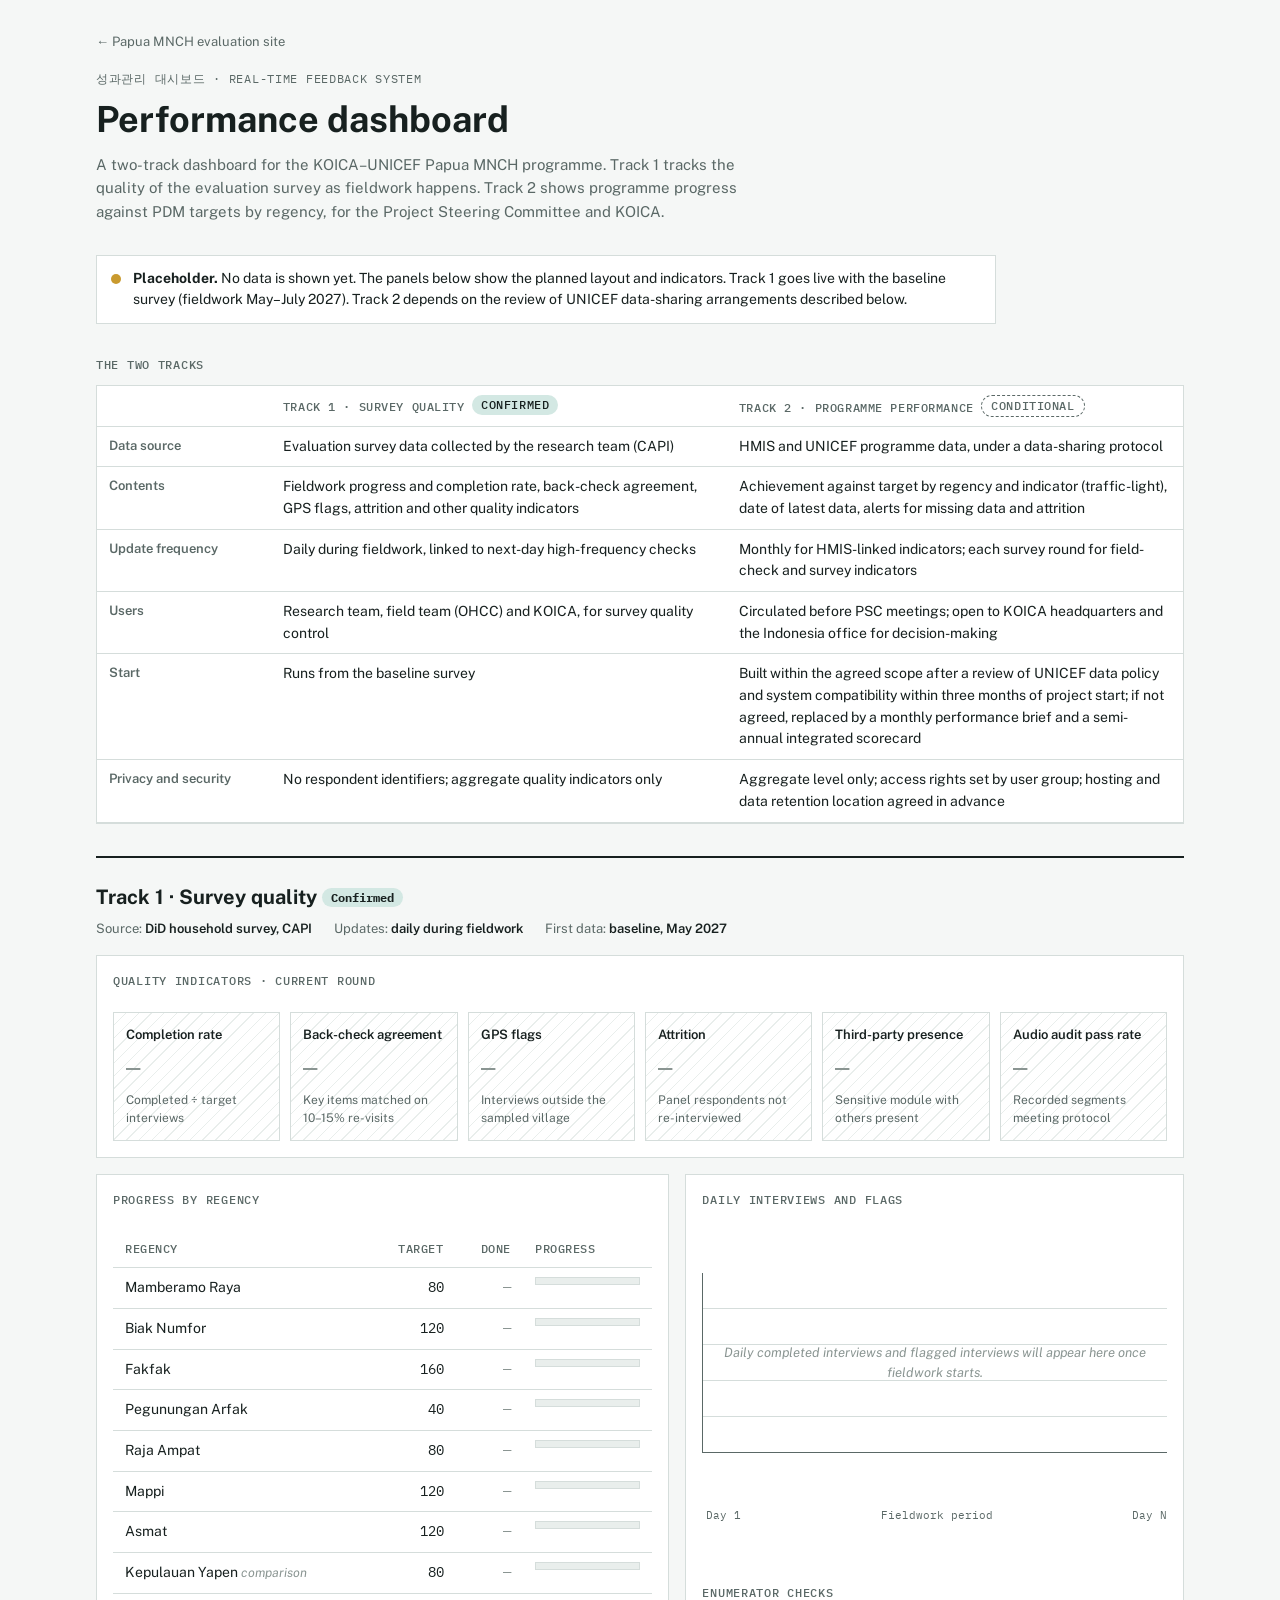
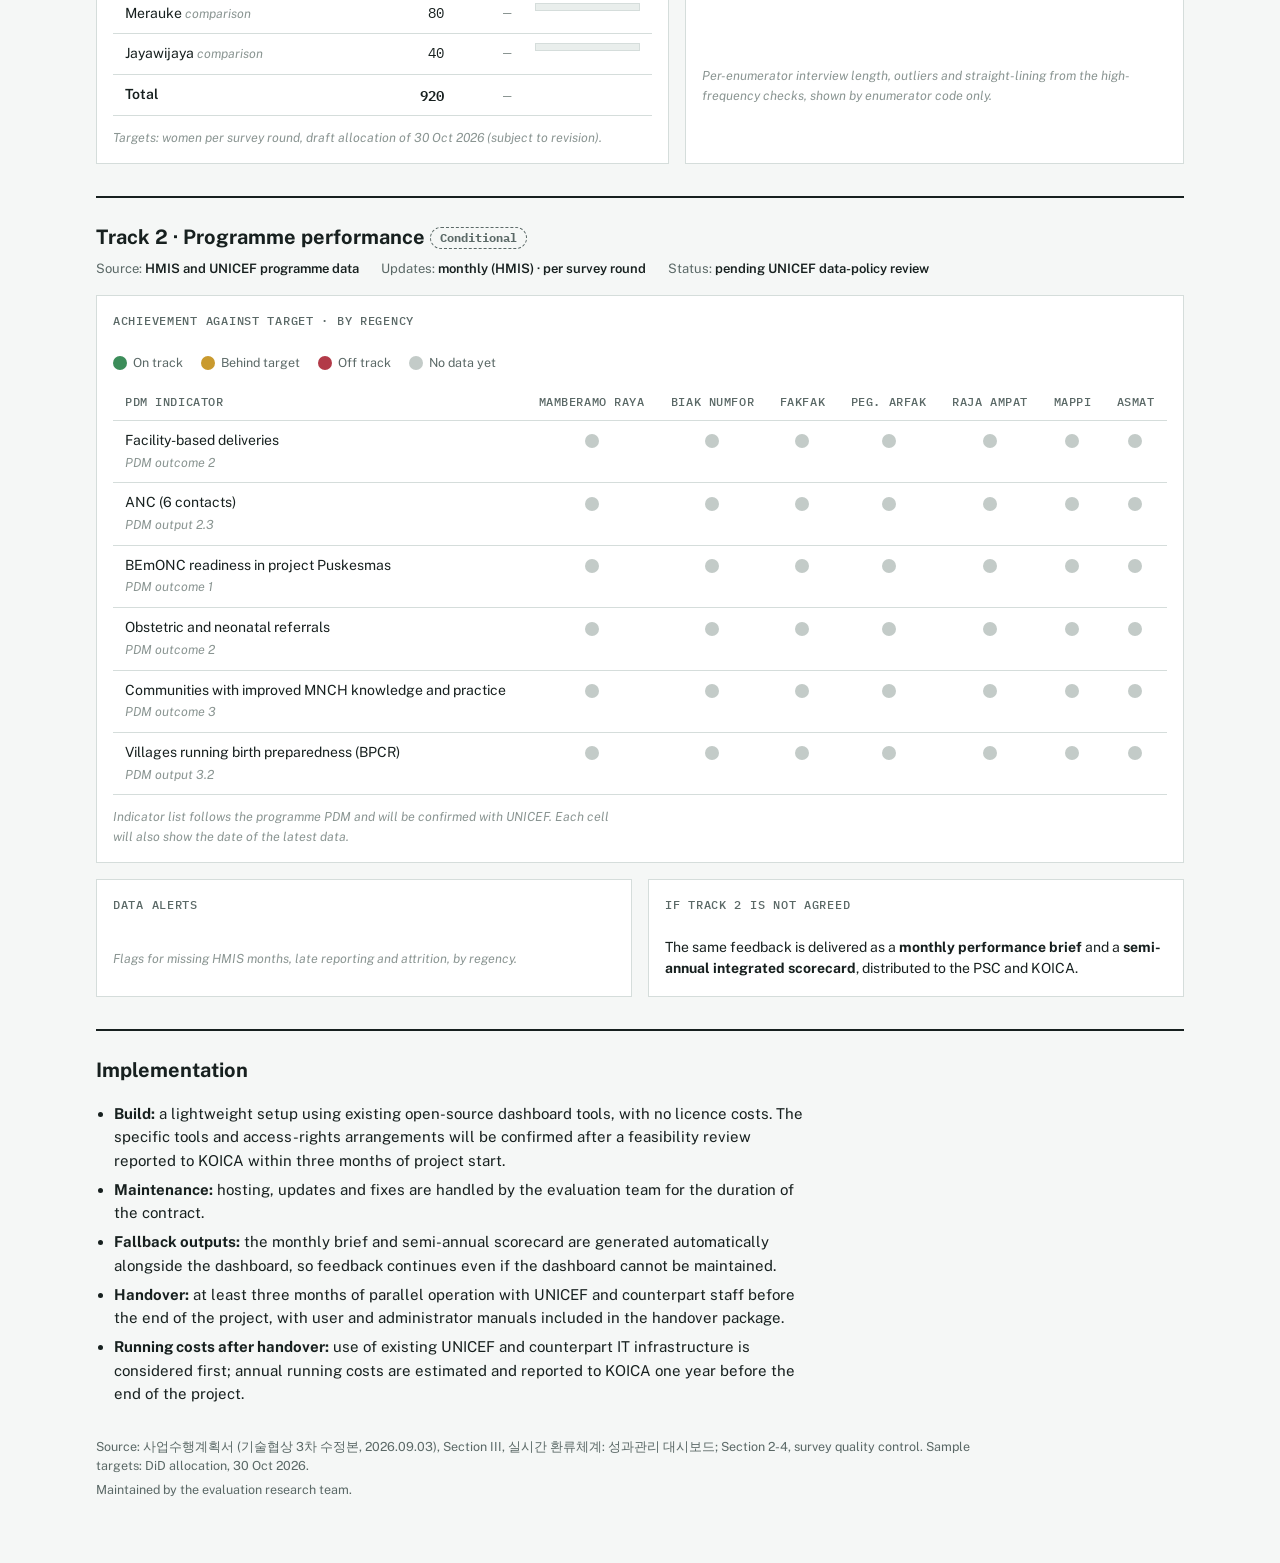
==== dashboard/index.html @ 5c697c50 "Add performance dashboard placeholder page Two-track layout from the 사업수행계획서 (Section III): Track 1 " ====
<!doctype html>
<html lang="en">
<head>
<meta charset="utf-8">
<meta name="viewport" content="width=device-width, initial-scale=1, viewport-fit=cover">
<meta name="robots" content="noindex, nofollow">
<title>Papua MNCH Performance Dashboard</title>
<link rel="preconnect" href="https://fonts.googleapis.com">
<link rel="preconnect" href="https://fonts.gstatic.com" crossorigin>
<link rel="stylesheet" href="https://fonts.googleapis.com/css2?family=Public+Sans:wght@400;500;600;700&family=IBM+Plex+Mono:wght@400;500&display=swap">
<style>
/* Placeholder dashboard: two track bands (survey quality / programme performance), each with
   the planned panels drawn as empty frames. Same palette as the site; traffic-light hues are semantic only. */
:root{
  --bg:#f5f7f6; --paper:#ffffff; --fg:#17201f; --muted:#5a6866; --faint:#8a9592; --line:#d5dddb;
  --treat:#2a8a80; --treat-soft:#d3e8e3; --hatch:#e9eeec;
  --ok:#3c8d5a; --warn:#c99a2e; --bad:#b23a48; --na:#c3cbc8;
  --f-body:"Public Sans", "Helvetica Neue", Arial, sans-serif;
  --f-mono:"IBM Plex Mono", ui-monospace, Menlo, Consolas, monospace;
  color-scheme:light;
}
@media (prefers-color-scheme: dark){:root{
  --bg:#111817; --paper:#18211f; --fg:#e5ecea; --muted:#9aa9a6; --faint:#6f7d7a; --line:#2c3836;
  --treat:#3a9c91; --treat-soft:#23403c; --hatch:#1f2a28;
  --ok:#5bb07a; --warn:#d9b04f; --bad:#d95666; --na:#3d4a47; color-scheme:dark}}
*{box-sizing:border-box}
body{margin:0;background:var(--bg);color:var(--fg);font-family:var(--f-body);font-size:15px;line-height:1.55}
.wrap{max-width:1120px;margin:0 auto;padding-block:32px 64px;padding-left:max(16px,env(safe-area-inset-left,0px));padding-right:max(16px,env(safe-area-inset-right,0px));display:grid;gap:32px}
a{color:var(--treat)}
.back{font-size:13px;color:var(--muted);text-decoration:none}.back:hover{color:var(--fg);text-decoration:underline}
.eyebrow{font-family:var(--f-mono);font-size:12px;letter-spacing:.06em;text-transform:uppercase;color:var(--muted)}
h1{font-size:clamp(26px,3.6vw,36px);line-height:1.12;margin:6px 0 10px;text-wrap:balance}
h2{font-size:20px;margin:0;text-wrap:balance}
h3{font-family:var(--f-mono);font-weight:500;font-size:12px;letter-spacing:.06em;text-transform:uppercase;color:var(--muted);margin:0 0 10px}
p{margin:0;max-width:72ch}
.lede{color:var(--muted)}
header{display:grid;gap:4px}
.banner{display:flex;gap:12px;align-items:flex-start;border:1px solid var(--line);background:var(--paper);padding:12px 14px;font-size:14px;max-width:900px}
.dot{flex:none;width:10px;height:10px;border-radius:50%;background:var(--warn);margin-top:6px}
.pill{display:inline-block;padding:1px 9px;border-radius:999px;font-family:var(--f-mono);font-size:11.5px;white-space:nowrap;vertical-align:2px}
.pill.conf{background:var(--treat-soft);color:var(--fg)}
.pill.cond{border:1px dashed var(--muted);color:var(--muted)}

/* comparison table */
.tbl{overflow-x:auto;background:var(--paper);border:1px solid var(--line)}
table{border-collapse:collapse;width:100%;font-size:14px}
th,td{padding:9px 12px;text-align:left;vertical-align:top;border-bottom:1px solid var(--line)}
thead th{font-family:var(--f-mono);font-weight:500;font-size:11.5px;letter-spacing:.05em;text-transform:uppercase;color:var(--muted)}
tbody th{font-weight:600;font-size:13px;color:var(--muted);white-space:nowrap}
.cmp{min-width:720px}
.cmp td{width:42%}

/* track bands */
.track{display:grid;gap:16px;padding-top:24px;border-top:2px solid var(--fg)}
.track-head{display:grid;gap:6px}
.meta{display:flex;flex-wrap:wrap;gap:6px 22px;font-size:13px;color:var(--muted)}
.meta b{color:var(--fg);font-weight:600}
.panel{background:var(--paper);border:1px solid var(--line);padding:16px;display:grid;gap:12px;min-width:0}
.ph{font-size:12.5px;color:var(--faint);font-style:italic}

.tiles{display:grid;grid-template-columns:repeat(auto-fill,minmax(160px,1fr));gap:10px}
.tile{border:1px solid var(--line);padding:12px;display:grid;gap:4px;background:repeating-linear-gradient(135deg,transparent 0 8px,var(--hatch) 8px 9px)}
.tile .v{font-family:var(--f-mono);font-size:24px;color:var(--faint);font-variant-numeric:tabular-nums}
.tile .l{font-size:13px;font-weight:600}
.tile .s{font-size:12px;color:var(--muted)}

.cols{display:grid;grid-template-columns:minmax(0,1.15fr) minmax(0,1fr);gap:16px}
.reg{min-width:520px}
.reg td.n,.reg th.n{text-align:right;font-family:var(--f-mono);font-variant-numeric:tabular-nums}
.reg td.dash{color:var(--faint)}
.reg tr.sub td{font-weight:600}
.bar{height:8px;background:var(--hatch);border:1px solid var(--line);min-width:80px}

.chart{height:180px;border-left:1px solid var(--muted);border-bottom:1px solid var(--muted);position:relative;background:repeating-linear-gradient(0deg,transparent 0 35px,var(--line) 35px 36px)}
.chart span{position:absolute;inset:0;display:grid;place-items:center;color:var(--faint);font-size:13px;font-style:italic;text-align:center;padding:0 16px}
.axis{display:flex;justify-content:space-between;font-family:var(--f-mono);font-size:11px;color:var(--muted);padding-left:4px}

.matrix{min-width:760px}
.matrix th.n{text-align:center}
.matrix td.c{text-align:center}
.sw{display:inline-block;width:14px;height:14px;border-radius:50%;background:var(--na);vertical-align:middle}
.sw.ok{background:var(--ok)}.sw.warn{background:var(--warn)}.sw.bad{background:var(--bad)}
.legend{display:flex;flex-wrap:wrap;gap:6px 18px;font-size:12.5px;color:var(--muted);align-items:center}
.legend span{display:inline-flex;gap:6px;align-items:center}

ul.plain{margin:0;padding-left:18px;display:grid;gap:6px;max-width:80ch}
.two{display:grid;grid-template-columns:1fr 1fr;gap:16px}
footer{color:var(--muted);font-size:12.5px;display:grid;gap:4px;max-width:900px}
.wrap > *,.track > *{min-width:0}
:focus-visible{outline:2px solid var(--treat);outline-offset:2px}
@media (max-width:820px){.cols,.two{grid-template-columns:1fr}}
</style>
</head>
<body>
<div class="wrap">
  <header>
    <a class="back" href="../">← Papua MNCH evaluation site</a>
    <div class="eyebrow" style="margin-top:14px">성과관리 대시보드 · Real-time feedback system</div>
    <h1>Performance dashboard</h1>
    <p class="lede">A two-track dashboard for the KOICA–UNICEF Papua MNCH programme. Track 1 tracks the quality of the evaluation survey as fieldwork happens. Track 2 shows programme progress against PDM targets by regency, for the Project Steering Committee and KOICA.</p>
  </header>

  <div class="banner"><span class="dot" aria-hidden="true"></span><div><b>Placeholder.</b> No data is shown yet. The panels below show the planned layout and indicators. Track 1 goes live with the baseline survey (fieldwork May–July 2027). Track 2 depends on the review of UNICEF data-sharing arrangements described below.</div></div>

  <section aria-labelledby="h-cmp">
    <h3 id="h-cmp">The two tracks</h3>
    <div class="tbl">
      <table class="cmp">
        <thead><tr><th></th><th>Track 1 · Survey quality <span class="pill conf">Confirmed</span></th><th>Track 2 · Programme performance <span class="pill cond">Conditional</span></th></tr></thead>
        <tbody>
          <tr><th>Data source</th><td>Evaluation survey data collected by the research team (CAPI)</td><td>HMIS and UNICEF programme data, under a data-sharing protocol</td></tr>
          <tr><th>Contents</th><td>Fieldwork progress and completion rate, back-check agreement, GPS flags, attrition and other quality indicators</td><td>Achievement against target by regency and indicator (traffic-light), date of latest data, alerts for missing data and attrition</td></tr>
          <tr><th>Update frequency</th><td>Daily during fieldwork, linked to next-day high-frequency checks</td><td>Monthly for HMIS-linked indicators; each survey round for field-check and survey indicators</td></tr>
          <tr><th>Users</th><td>Research team, field team (OHCC) and KOICA, for survey quality control</td><td>Circulated before PSC meetings; open to KOICA headquarters and the Indonesia office for decision-making</td></tr>
          <tr><th>Start</th><td>Runs from the baseline survey</td><td>Built within the agreed scope after a review of UNICEF data policy and system compatibility within three months of project start; if not agreed, replaced by a monthly performance brief and a semi-annual integrated scorecard</td></tr>
          <tr><th>Privacy and security</th><td>No respondent identifiers; aggregate quality indicators only</td><td>Aggregate level only; access rights set by user group; hosting and data retention location agreed in advance</td></tr>
        </tbody>
      </table>
    </div>
  </section>

  <!-- TRACK 1 -->
  <section class="track" aria-labelledby="h-t1">
    <div class="track-head">
      <h2 id="h-t1">Track 1 · Survey quality <span class="pill conf">Confirmed</span></h2>
      <div class="meta"><span>Source: <b>DiD household survey, CAPI</b></span><span>Updates: <b>daily during fieldwork</b></span><span>First data: <b>baseline, May 2027</b></span></div>
    </div>

    <div class="panel">
      <h3>Quality indicators · current round</h3>
      <div class="tiles">
        <div class="tile"><span class="l">Completion rate</span><span class="v">—</span><span class="s">Completed ÷ target interviews</span></div>
        <div class="tile"><span class="l">Back-check agreement</span><span class="v">—</span><span class="s">Key items matched on 10–15% re-visits</span></div>
        <div class="tile"><span class="l">GPS flags</span><span class="v">—</span><span class="s">Interviews outside the sampled village</span></div>
        <div class="tile"><span class="l">Attrition</span><span class="v">—</span><span class="s">Panel respondents not re-interviewed</span></div>
        <div class="tile"><span class="l">Third-party presence</span><span class="v">—</span><span class="s">Sensitive module with others present</span></div>
        <div class="tile"><span class="l">Audio audit pass rate</span><span class="v">—</span><span class="s">Recorded segments meeting protocol</span></div>
      </div>
    </div>

    <div class="cols">
      <div class="panel">
        <h3>Progress by regency</h3>
        <div class="tbl" style="border:none">
          <table class="reg">
            <thead><tr><th>Regency</th><th class="n">Target</th><th class="n">Done</th><th>Progress</th></tr></thead>
            <tbody>
              <tr><td>Mamberamo Raya</td><td class="n">80</td><td class="n dash">—</td><td><div class="bar"></div></td></tr>
              <tr><td>Biak Numfor</td><td class="n">120</td><td class="n dash">—</td><td><div class="bar"></div></td></tr>
              <tr><td>Fakfak</td><td class="n">160</td><td class="n dash">—</td><td><div class="bar"></div></td></tr>
              <tr><td>Pegunungan Arfak</td><td class="n">40</td><td class="n dash">—</td><td><div class="bar"></div></td></tr>
              <tr><td>Raja Ampat</td><td class="n">80</td><td class="n dash">—</td><td><div class="bar"></div></td></tr>
              <tr><td>Mappi</td><td class="n">120</td><td class="n dash">—</td><td><div class="bar"></div></td></tr>
              <tr><td>Asmat</td><td class="n">120</td><td class="n dash">—</td><td><div class="bar"></div></td></tr>
              <tr><td>Kepulauan Yapen <span class="ph">comparison</span></td><td class="n">80</td><td class="n dash">—</td><td><div class="bar"></div></td></tr>
              <tr><td>Merauke <span class="ph">comparison</span></td><td class="n">80</td><td class="n dash">—</td><td><div class="bar"></div></td></tr>
              <tr><td>Jayawijaya <span class="ph">comparison</span></td><td class="n">40</td><td class="n dash">—</td><td><div class="bar"></div></td></tr>
              <tr class="sub"><td>Total</td><td class="n">920</td><td class="n dash">—</td><td></td></tr>
            </tbody>
          </table>
        </div>
        <p class="ph">Targets: women per survey round, draft allocation of 30 Oct 2026 (subject to revision).</p>
      </div>
      <div class="panel">
        <h3>Daily interviews and flags</h3>
        <div class="chart"><span>Daily completed interviews and flagged interviews will appear here once fieldwork starts.</span></div>
        <div class="axis"><span>Day 1</span><span>Fieldwork period</span><span>Day N</span></div>
        <h3 style="margin-top:6px">Enumerator checks</h3>
        <p class="ph">Per-enumerator interview length, outliers and straight-lining from the high-frequency checks, shown by enumerator code only.</p>
      </div>
    </div>
  </section>

  <!-- TRACK 2 -->
  <section class="track" aria-labelledby="h-t2">
    <div class="track-head">
      <h2 id="h-t2">Track 2 · Programme performance <span class="pill cond">Conditional</span></h2>
      <div class="meta"><span>Source: <b>HMIS and UNICEF programme data</b></span><span>Updates: <b>monthly (HMIS) · per survey round</b></span><span>Status: <b>pending UNICEF data-policy review</b></span></div>
    </div>

    <div class="panel">
      <h3>Achievement against target · by regency</h3>
      <div class="legend">
        <span><i class="sw ok"></i>On track</span><span><i class="sw warn"></i>Behind target</span><span><i class="sw bad"></i>Off track</span><span><i class="sw"></i>No data yet</span>
      </div>
      <div class="tbl" style="border:none">
        <table class="matrix">
          <thead><tr><th>PDM indicator</th><th class="n">Mamberamo Raya</th><th class="n">Biak Numfor</th><th class="n">Fakfak</th><th class="n">Peg. Arfak</th><th class="n">Raja Ampat</th><th class="n">Mappi</th><th class="n">Asmat</th></tr></thead>
          <tbody id="matrix"></tbody>
        </table>
      </div>
      <p class="ph">Indicator list follows the programme PDM and will be confirmed with UNICEF. Each cell will also show the date of the latest data.</p>
    </div>

    <div class="two">
      <div class="panel">
        <h3>Data alerts</h3>
        <p class="ph">Flags for missing HMIS months, late reporting and attrition, by regency.</p>
      </div>
      <div class="panel">
        <h3>If Track 2 is not agreed</h3>
        <p style="font-size:14px">The same feedback is delivered as a <b>monthly performance brief</b> and a <b>semi-annual integrated scorecard</b>, distributed to the PSC and KOICA.</p>
      </div>
    </div>
  </section>

  <section class="track" aria-labelledby="h-impl">
    <h2 id="h-impl">Implementation</h2>
    <ul class="plain">
      <li><b>Build:</b> a lightweight setup using existing open-source dashboard tools, with no licence costs. The specific tools and access-rights arrangements will be confirmed after a feasibility review reported to KOICA within three months of project start.</li>
      <li><b>Maintenance:</b> hosting, updates and fixes are handled by the evaluation team for the duration of the contract.</li>
      <li><b>Fallback outputs:</b> the monthly brief and semi-annual scorecard are generated automatically alongside the dashboard, so feedback continues even if the dashboard cannot be maintained.</li>
      <li><b>Handover:</b> at least three months of parallel operation with UNICEF and counterpart staff before the end of the project, with user and administrator manuals included in the handover package.</li>
      <li><b>Running costs after handover:</b> use of existing UNICEF and counterpart IT infrastructure is considered first; annual running costs are estimated and reported to KOICA one year before the end of the project.</li>
    </ul>
  </section>

  <footer>
    <div>Source: 사업수행계획서 (기술협상 3차 수정본, 2026.09.03), Section III, 실시간 환류체계: 성과관리 대시보드; Section 2-4, survey quality control. Sample targets: DiD allocation, 30 Oct 2026.</div>
    <div>Maintained by the evaluation research team.</div>
  </footer>
</div>
<script>
// Track 2 matrix: planned indicators, no data yet
const IND = [
  ["Facility-based deliveries", "PDM outcome 2"],
  ["ANC (6 contacts)", "PDM output 2.3"],
  ["BEmONC readiness in project Puskesmas", "PDM outcome 1"],
  ["Obstetric and neonatal referrals", "PDM outcome 2"],
  ["Communities with improved MNCH knowledge and practice", "PDM outcome 3"],
  ["Villages running birth preparedness (BPCR)", "PDM output 3.2"],
];
const tb = document.getElementById("matrix");
IND.forEach(([name, ref]) => {
  const tr = document.createElement("tr");
  tr.innerHTML = `<td>${name}<br><span class="ph">${ref}</span></td>` + Array.from({length:7}, () => `<td class="c"><i class="sw" title="No data yet"></i></td>`).join("");
  tb.appendChild(tr);
});
</script>
</body>
</html>
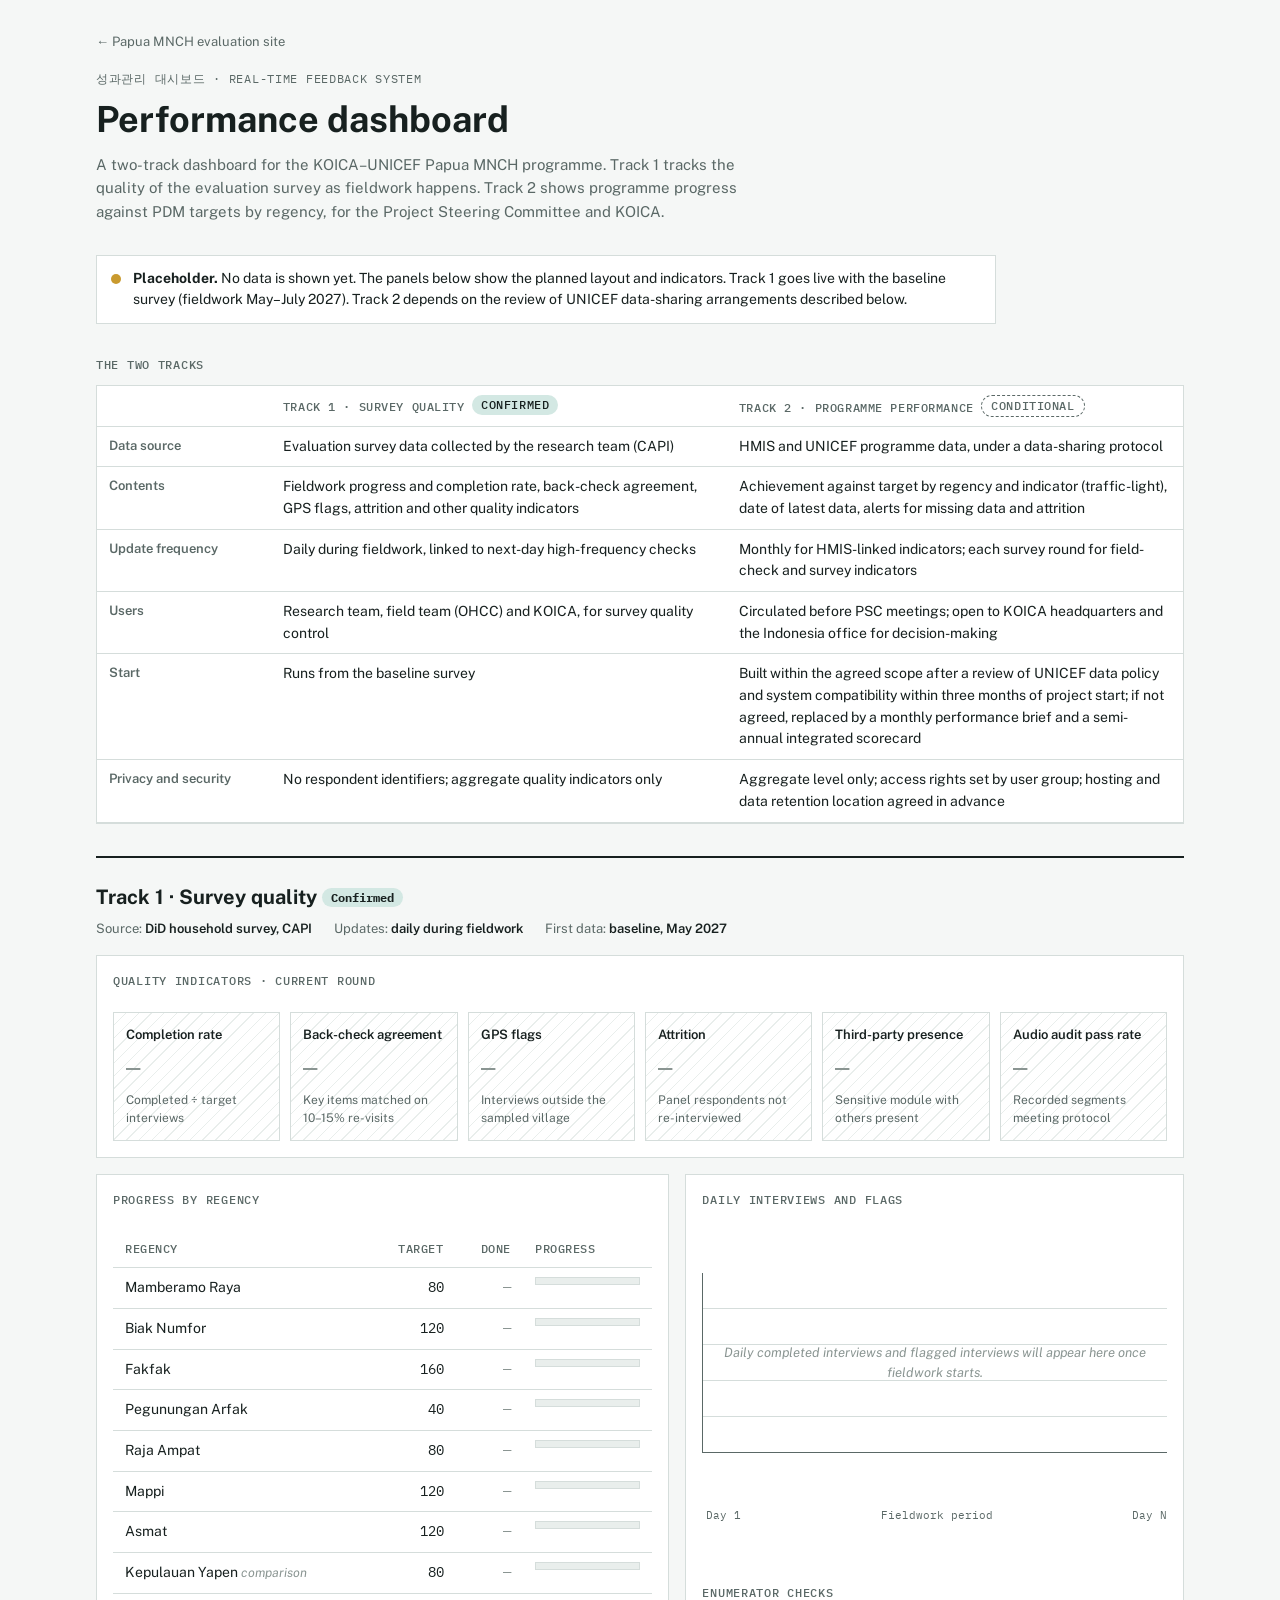
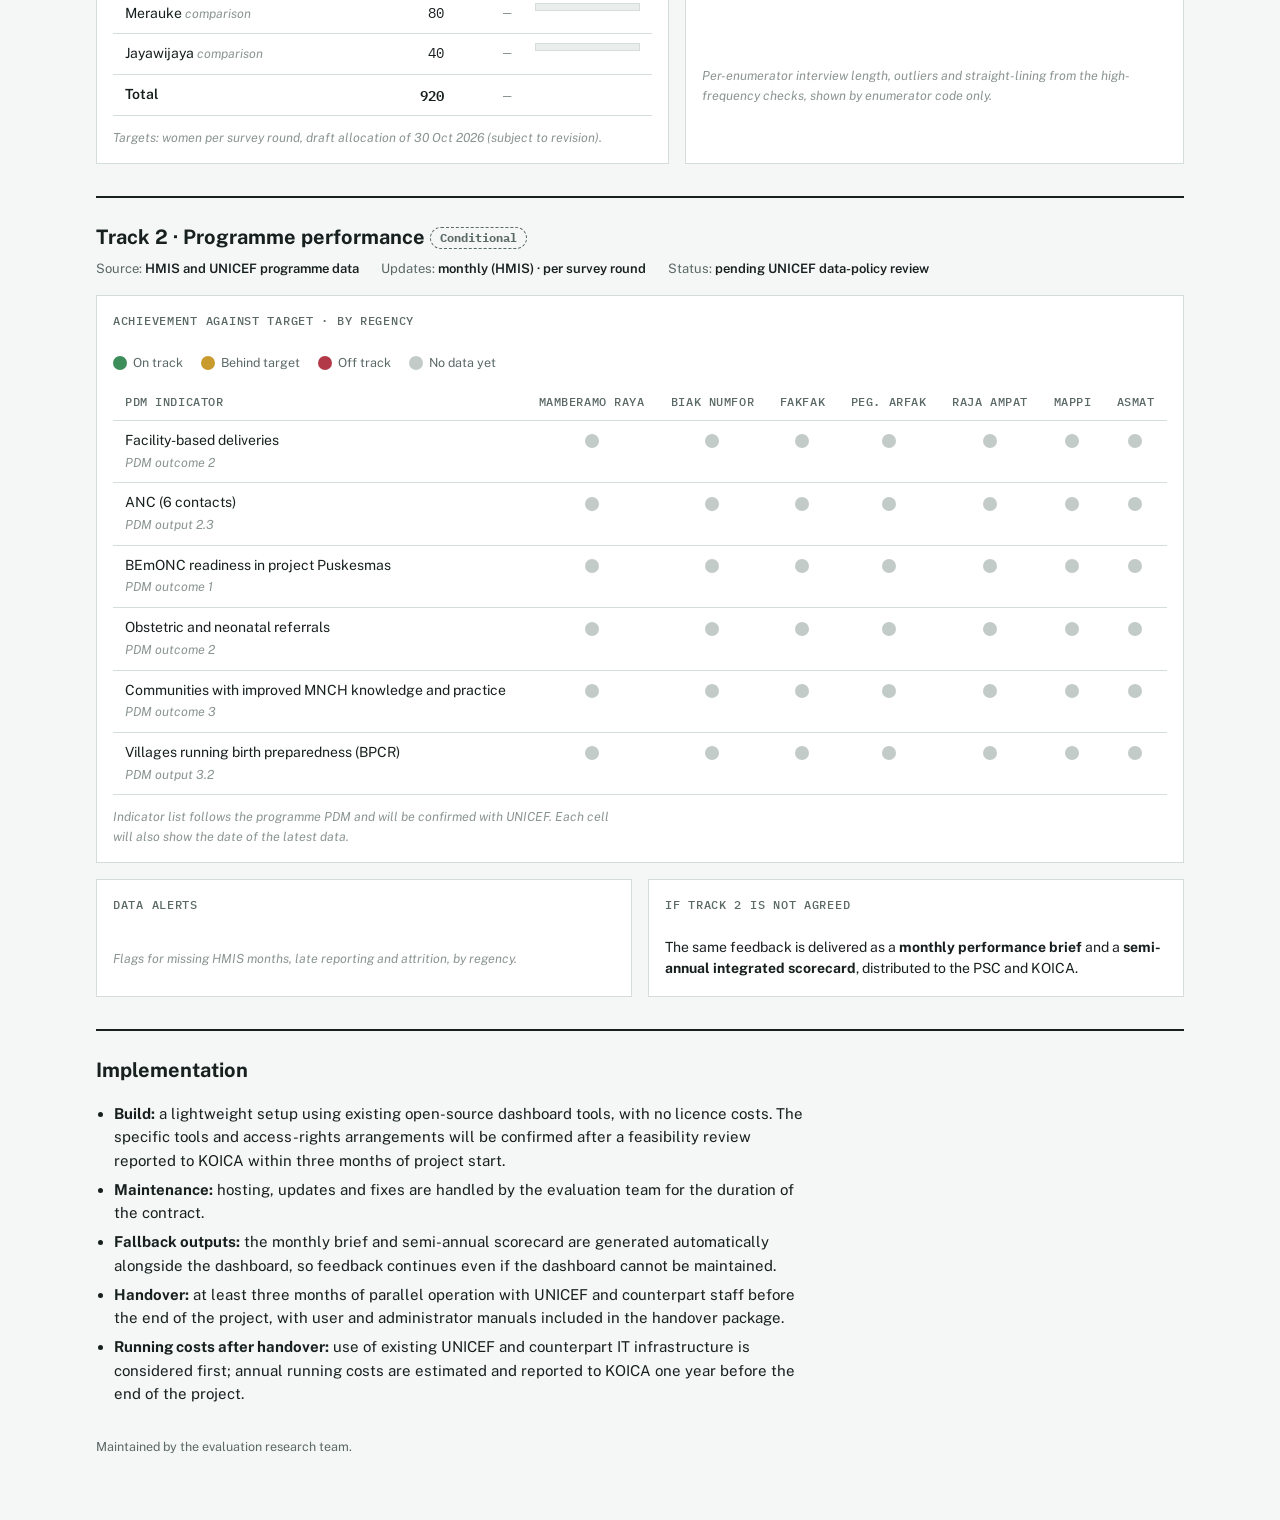
==== commit 36691dae: "Move dashboard sources to BUILD_NOTES.md Remove the source line from the dashboard page footer; reco" ====
--- a/dashboard/index.html
+++ b/dashboard/index.html
@@ -216,7 +216,6 @@
   </section>
 
   <footer>
-    <div>Source: 사업수행계획서 (기술협상 3차 수정본, 2026.09.03), Section III, 실시간 환류체계: 성과관리 대시보드; Section 2-4, survey quality control. Sample targets: DiD allocation, 30 Oct 2026.</div>
     <div>Maintained by the evaluation research team.</div>
   </footer>
 </div>
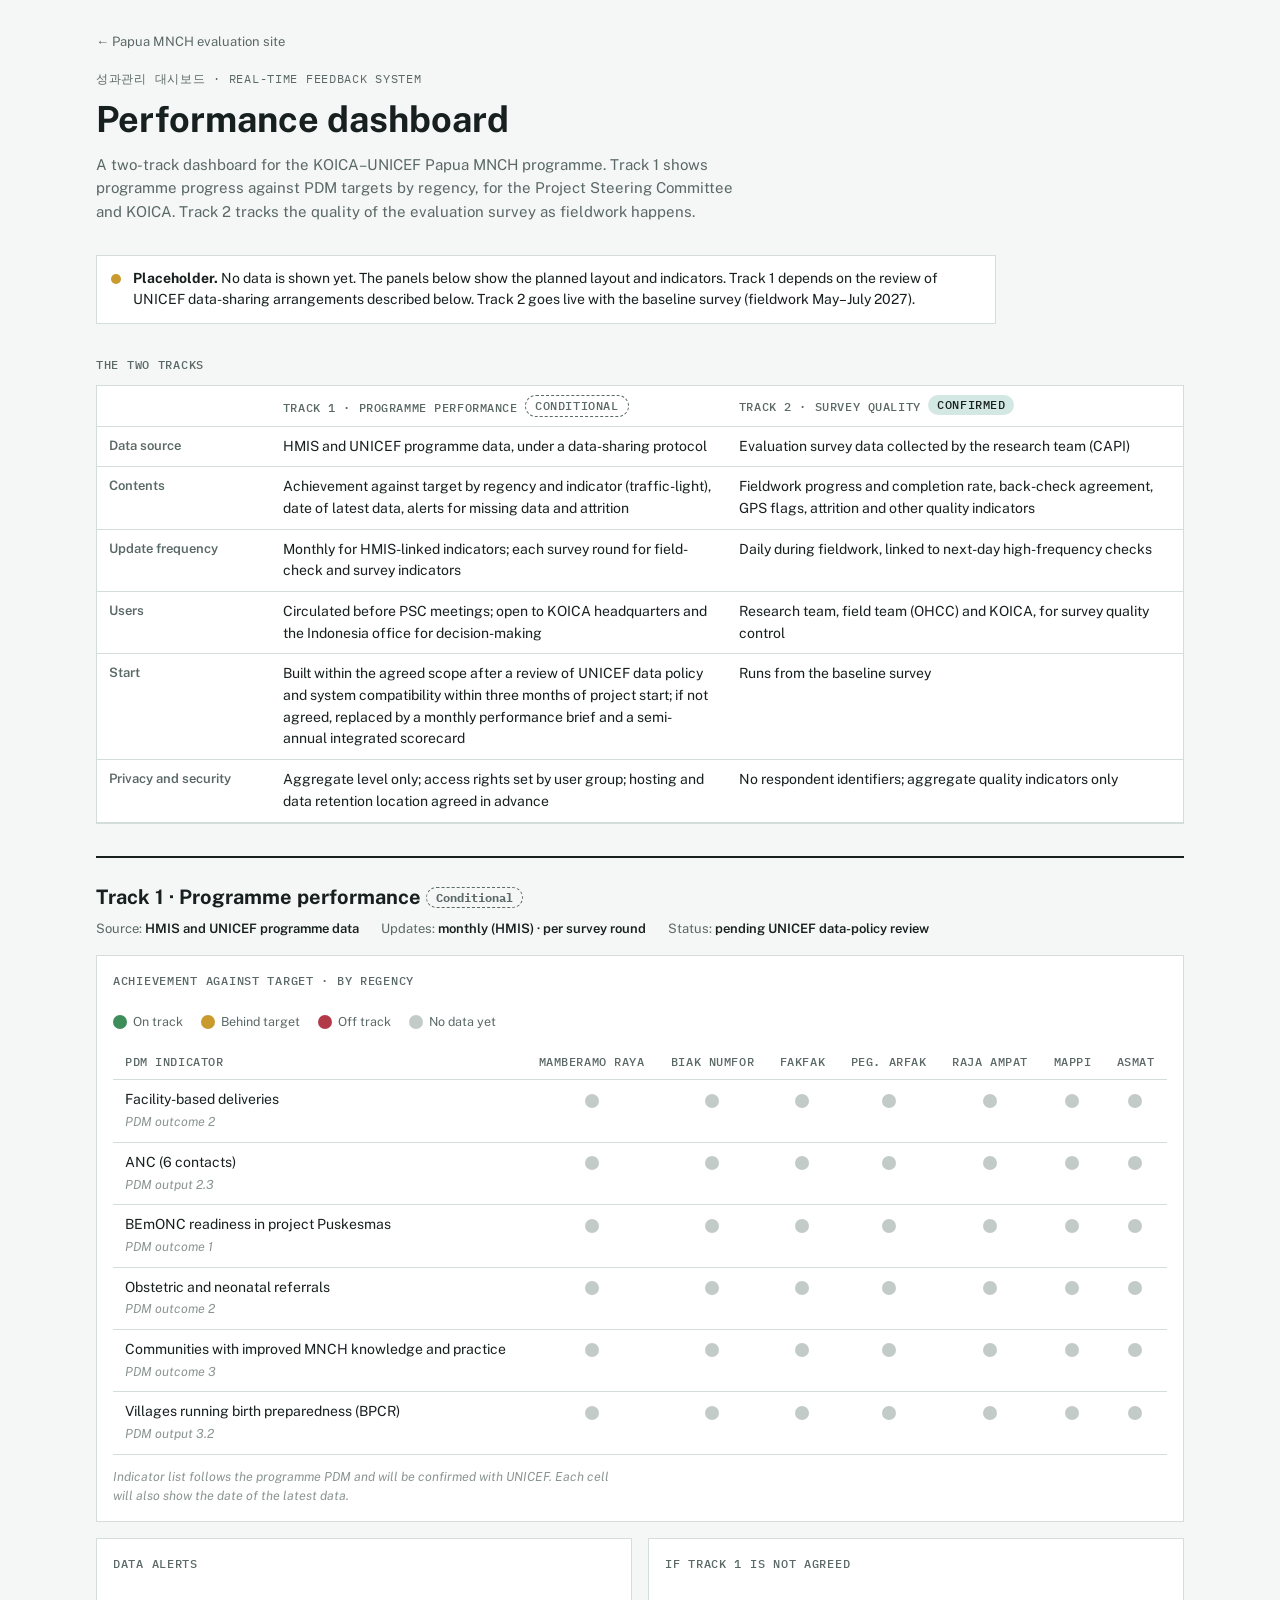
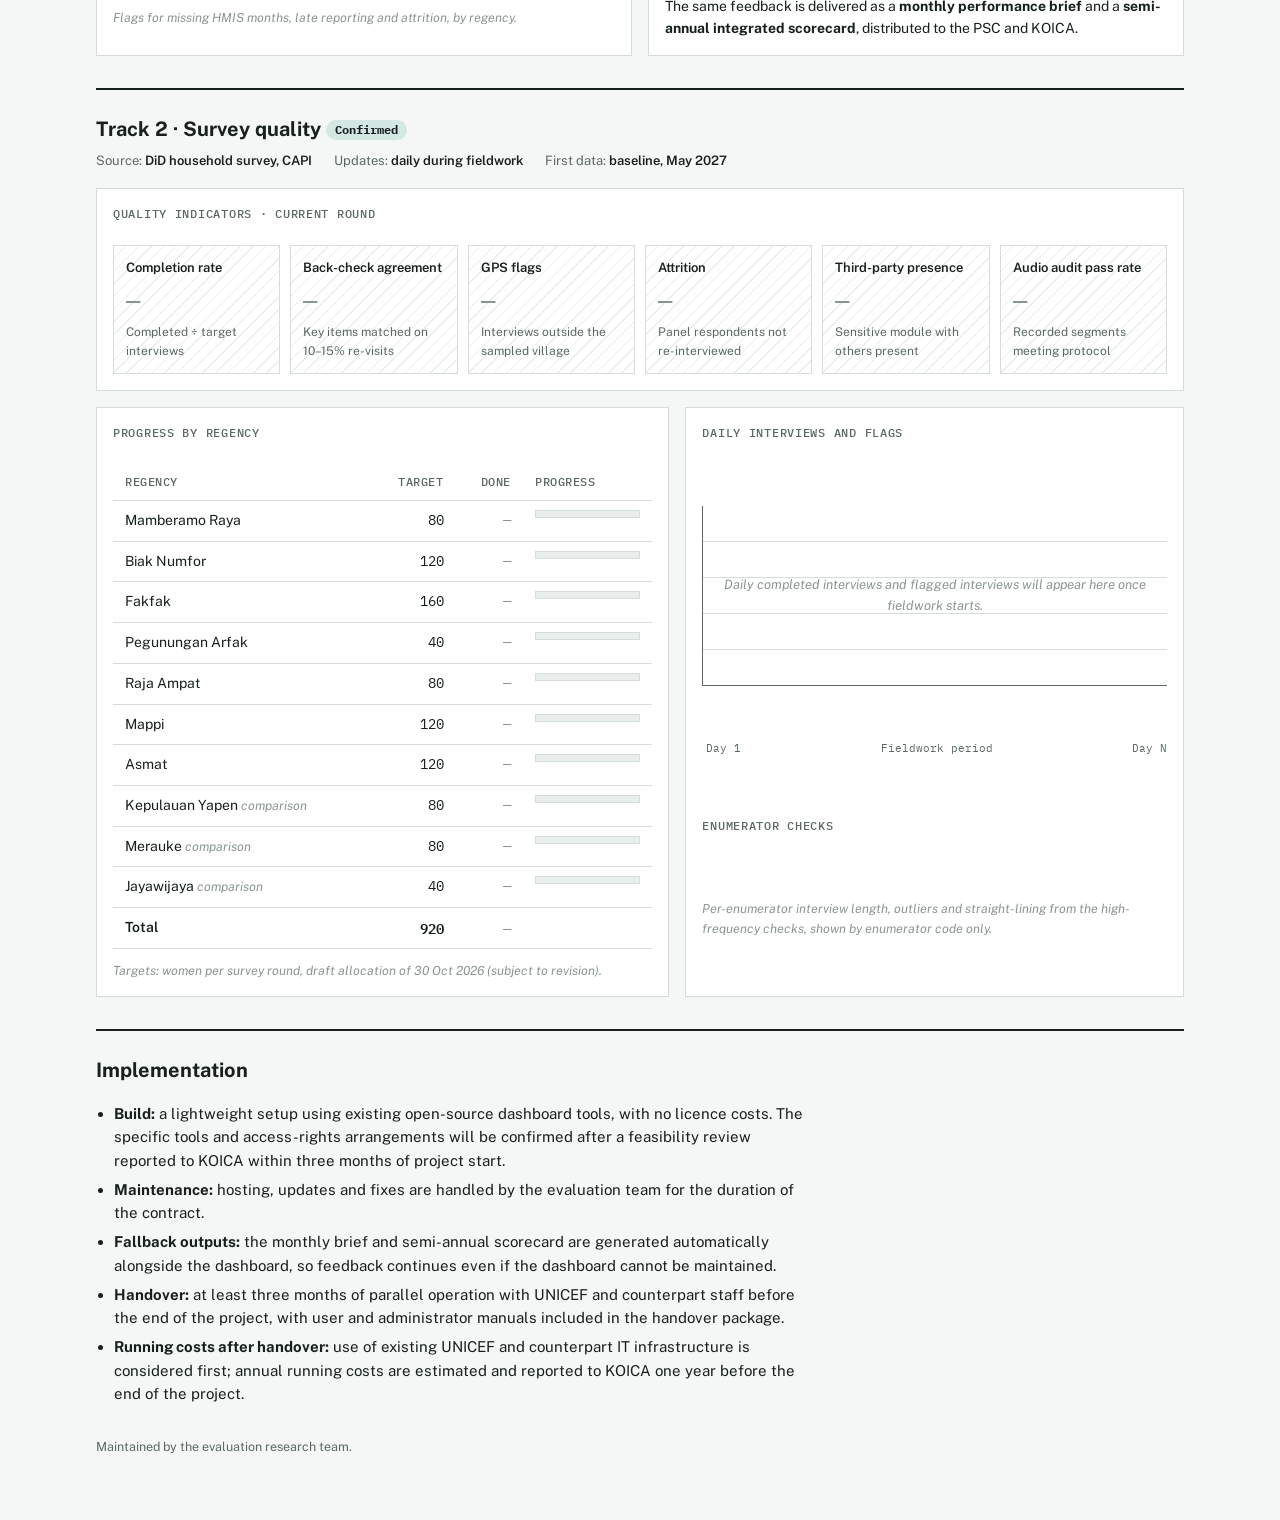
==== commit 61b9815b: "Dashboard: swap Track 1 and Track 2 Programme performance is now Track 1 and shown first; survey qua" ====
--- a/dashboard/index.html
+++ b/dashboard/index.html
@@ -9,7 +9,7 @@
 <link rel="preconnect" href="https://fonts.gstatic.com" crossorigin>
 <link rel="stylesheet" href="https://fonts.googleapis.com/css2?family=Public+Sans:wght@400;500;600;700&family=IBM+Plex+Mono:wght@400;500&display=swap">
 <style>
-/* Placeholder dashboard: two track bands (survey quality / programme performance), each with
+/* Placeholder dashboard: two track bands (programme performance / survey quality), each with
    the planned panels drawn as empty frames. Same palette as the site; traffic-light hues are semantic only. */
 :root{
   --bg:#f5f7f6; --paper:#ffffff; --fg:#17201f; --muted:#5a6866; --faint:#8a9592; --line:#d5dddb;
@@ -97,23 +97,23 @@
     <a class="back" href="../">← Papua MNCH evaluation site</a>
     <div class="eyebrow" style="margin-top:14px">성과관리 대시보드 · Real-time feedback system</div>
     <h1>Performance dashboard</h1>
-    <p class="lede">A two-track dashboard for the KOICA–UNICEF Papua MNCH programme. Track 1 tracks the quality of the evaluation survey as fieldwork happens. Track 2 shows programme progress against PDM targets by regency, for the Project Steering Committee and KOICA.</p>
+    <p class="lede">A two-track dashboard for the KOICA–UNICEF Papua MNCH programme. Track 1 shows programme progress against PDM targets by regency, for the Project Steering Committee and KOICA. Track 2 tracks the quality of the evaluation survey as fieldwork happens.</p>
   </header>
 
-  <div class="banner"><span class="dot" aria-hidden="true"></span><div><b>Placeholder.</b> No data is shown yet. The panels below show the planned layout and indicators. Track 1 goes live with the baseline survey (fieldwork May–July 2027). Track 2 depends on the review of UNICEF data-sharing arrangements described below.</div></div>
+  <div class="banner"><span class="dot" aria-hidden="true"></span><div><b>Placeholder.</b> No data is shown yet. The panels below show the planned layout and indicators. Track 1 depends on the review of UNICEF data-sharing arrangements described below. Track 2 goes live with the baseline survey (fieldwork May–July 2027).</div></div>
 
   <section aria-labelledby="h-cmp">
     <h3 id="h-cmp">The two tracks</h3>
     <div class="tbl">
       <table class="cmp">
-        <thead><tr><th></th><th>Track 1 · Survey quality <span class="pill conf">Confirmed</span></th><th>Track 2 · Programme performance <span class="pill cond">Conditional</span></th></tr></thead>
+        <thead><tr><th></th><th>Track 1 · Programme performance <span class="pill cond">Conditional</span></th><th>Track 2 · Survey quality <span class="pill conf">Confirmed</span></th></tr></thead>
         <tbody>
-          <tr><th>Data source</th><td>Evaluation survey data collected by the research team (CAPI)</td><td>HMIS and UNICEF programme data, under a data-sharing protocol</td></tr>
-          <tr><th>Contents</th><td>Fieldwork progress and completion rate, back-check agreement, GPS flags, attrition and other quality indicators</td><td>Achievement against target by regency and indicator (traffic-light), date of latest data, alerts for missing data and attrition</td></tr>
-          <tr><th>Update frequency</th><td>Daily during fieldwork, linked to next-day high-frequency checks</td><td>Monthly for HMIS-linked indicators; each survey round for field-check and survey indicators</td></tr>
-          <tr><th>Users</th><td>Research team, field team (OHCC) and KOICA, for survey quality control</td><td>Circulated before PSC meetings; open to KOICA headquarters and the Indonesia office for decision-making</td></tr>
-          <tr><th>Start</th><td>Runs from the baseline survey</td><td>Built within the agreed scope after a review of UNICEF data policy and system compatibility within three months of project start; if not agreed, replaced by a monthly performance brief and a semi-annual integrated scorecard</td></tr>
-          <tr><th>Privacy and security</th><td>No respondent identifiers; aggregate quality indicators only</td><td>Aggregate level only; access rights set by user group; hosting and data retention location agreed in advance</td></tr>
+          <tr><th>Data source</th><td>HMIS and UNICEF programme data, under a data-sharing protocol</td><td>Evaluation survey data collected by the research team (CAPI)</td></tr>
+          <tr><th>Contents</th><td>Achievement against target by regency and indicator (traffic-light), date of latest data, alerts for missing data and attrition</td><td>Fieldwork progress and completion rate, back-check agreement, GPS flags, attrition and other quality indicators</td></tr>
+          <tr><th>Update frequency</th><td>Monthly for HMIS-linked indicators; each survey round for field-check and survey indicators</td><td>Daily during fieldwork, linked to next-day high-frequency checks</td></tr>
+          <tr><th>Users</th><td>Circulated before PSC meetings; open to KOICA headquarters and the Indonesia office for decision-making</td><td>Research team, field team (OHCC) and KOICA, for survey quality control</td></tr>
+          <tr><th>Start</th><td>Built within the agreed scope after a review of UNICEF data policy and system compatibility within three months of project start; if not agreed, replaced by a monthly performance brief and a semi-annual integrated scorecard</td><td>Runs from the baseline survey</td></tr>
+          <tr><th>Privacy and security</th><td>Aggregate level only; access rights set by user group; hosting and data retention location agreed in advance</td><td>No respondent identifiers; aggregate quality indicators only</td></tr>
         </tbody>
       </table>
     </div>
@@ -122,7 +122,40 @@
   <!-- TRACK 1 -->
   <section class="track" aria-labelledby="h-t1">
     <div class="track-head">
-      <h2 id="h-t1">Track 1 · Survey quality <span class="pill conf">Confirmed</span></h2>
+      <h2 id="h-t1">Track 1 · Programme performance <span class="pill cond">Conditional</span></h2>
+      <div class="meta"><span>Source: <b>HMIS and UNICEF programme data</b></span><span>Updates: <b>monthly (HMIS) · per survey round</b></span><span>Status: <b>pending UNICEF data-policy review</b></span></div>
+    </div>
+
+    <div class="panel">
+      <h3>Achievement against target · by regency</h3>
+      <div class="legend">
+        <span><i class="sw ok"></i>On track</span><span><i class="sw warn"></i>Behind target</span><span><i class="sw bad"></i>Off track</span><span><i class="sw"></i>No data yet</span>
+      </div>
+      <div class="tbl" style="border:none">
+        <table class="matrix">
+          <thead><tr><th>PDM indicator</th><th class="n">Mamberamo Raya</th><th class="n">Biak Numfor</th><th class="n">Fakfak</th><th class="n">Peg. Arfak</th><th class="n">Raja Ampat</th><th class="n">Mappi</th><th class="n">Asmat</th></tr></thead>
+          <tbody id="matrix"></tbody>
+        </table>
+      </div>
+      <p class="ph">Indicator list follows the programme PDM and will be confirmed with UNICEF. Each cell will also show the date of the latest data.</p>
+    </div>
+
+    <div class="two">
+      <div class="panel">
+        <h3>Data alerts</h3>
+        <p class="ph">Flags for missing HMIS months, late reporting and attrition, by regency.</p>
+      </div>
+      <div class="panel">
+        <h3>If Track 1 is not agreed</h3>
+        <p style="font-size:14px">The same feedback is delivered as a <b>monthly performance brief</b> and a <b>semi-annual integrated scorecard</b>, distributed to the PSC and KOICA.</p>
+      </div>
+    </div>
+  </section>
+
+  <!-- TRACK 2 -->
+  <section class="track" aria-labelledby="h-t2">
+    <div class="track-head">
+      <h2 id="h-t2">Track 2 · Survey quality <span class="pill conf">Confirmed</span></h2>
       <div class="meta"><span>Source: <b>DiD household survey, CAPI</b></span><span>Updates: <b>daily during fieldwork</b></span><span>First data: <b>baseline, May 2027</b></span></div>
     </div>
 
@@ -171,39 +204,6 @@
     </div>
   </section>
 
-  <!-- TRACK 2 -->
-  <section class="track" aria-labelledby="h-t2">
-    <div class="track-head">
-      <h2 id="h-t2">Track 2 · Programme performance <span class="pill cond">Conditional</span></h2>
-      <div class="meta"><span>Source: <b>HMIS and UNICEF programme data</b></span><span>Updates: <b>monthly (HMIS) · per survey round</b></span><span>Status: <b>pending UNICEF data-policy review</b></span></div>
-    </div>
-
-    <div class="panel">
-      <h3>Achievement against target · by regency</h3>
-      <div class="legend">
-        <span><i class="sw ok"></i>On track</span><span><i class="sw warn"></i>Behind target</span><span><i class="sw bad"></i>Off track</span><span><i class="sw"></i>No data yet</span>
-      </div>
-      <div class="tbl" style="border:none">
-        <table class="matrix">
-          <thead><tr><th>PDM indicator</th><th class="n">Mamberamo Raya</th><th class="n">Biak Numfor</th><th class="n">Fakfak</th><th class="n">Peg. Arfak</th><th class="n">Raja Ampat</th><th class="n">Mappi</th><th class="n">Asmat</th></tr></thead>
-          <tbody id="matrix"></tbody>
-        </table>
-      </div>
-      <p class="ph">Indicator list follows the programme PDM and will be confirmed with UNICEF. Each cell will also show the date of the latest data.</p>
-    </div>
-
-    <div class="two">
-      <div class="panel">
-        <h3>Data alerts</h3>
-        <p class="ph">Flags for missing HMIS months, late reporting and attrition, by regency.</p>
-      </div>
-      <div class="panel">
-        <h3>If Track 2 is not agreed</h3>
-        <p style="font-size:14px">The same feedback is delivered as a <b>monthly performance brief</b> and a <b>semi-annual integrated scorecard</b>, distributed to the PSC and KOICA.</p>
-      </div>
-    </div>
-  </section>
-
   <section class="track" aria-labelledby="h-impl">
     <h2 id="h-impl">Implementation</h2>
     <ul class="plain">
@@ -220,7 +220,7 @@
   </footer>
 </div>
 <script>
-// Track 2 matrix: planned indicators, no data yet
+// Track 1 matrix: planned indicators, no data yet
 const IND = [
   ["Facility-based deliveries", "PDM outcome 2"],
   ["ANC (6 contacts)", "PDM output 2.3"],
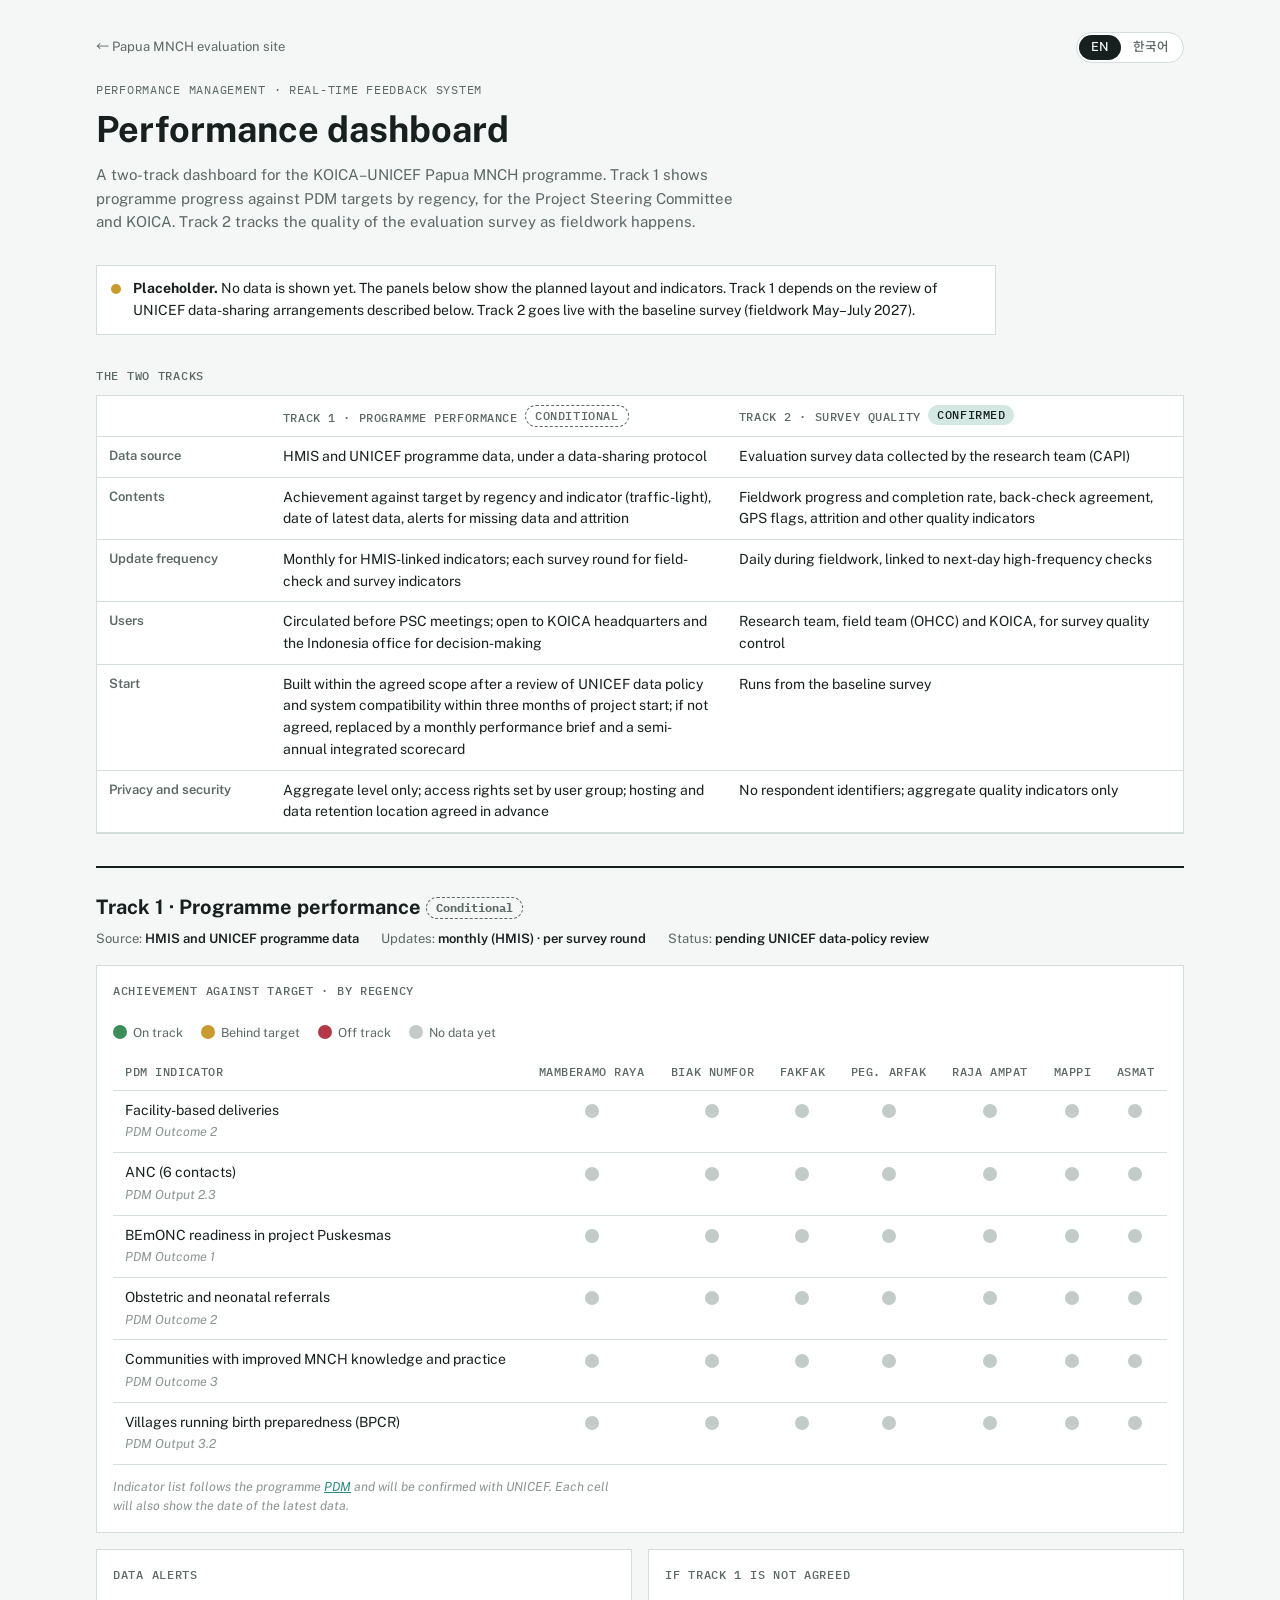
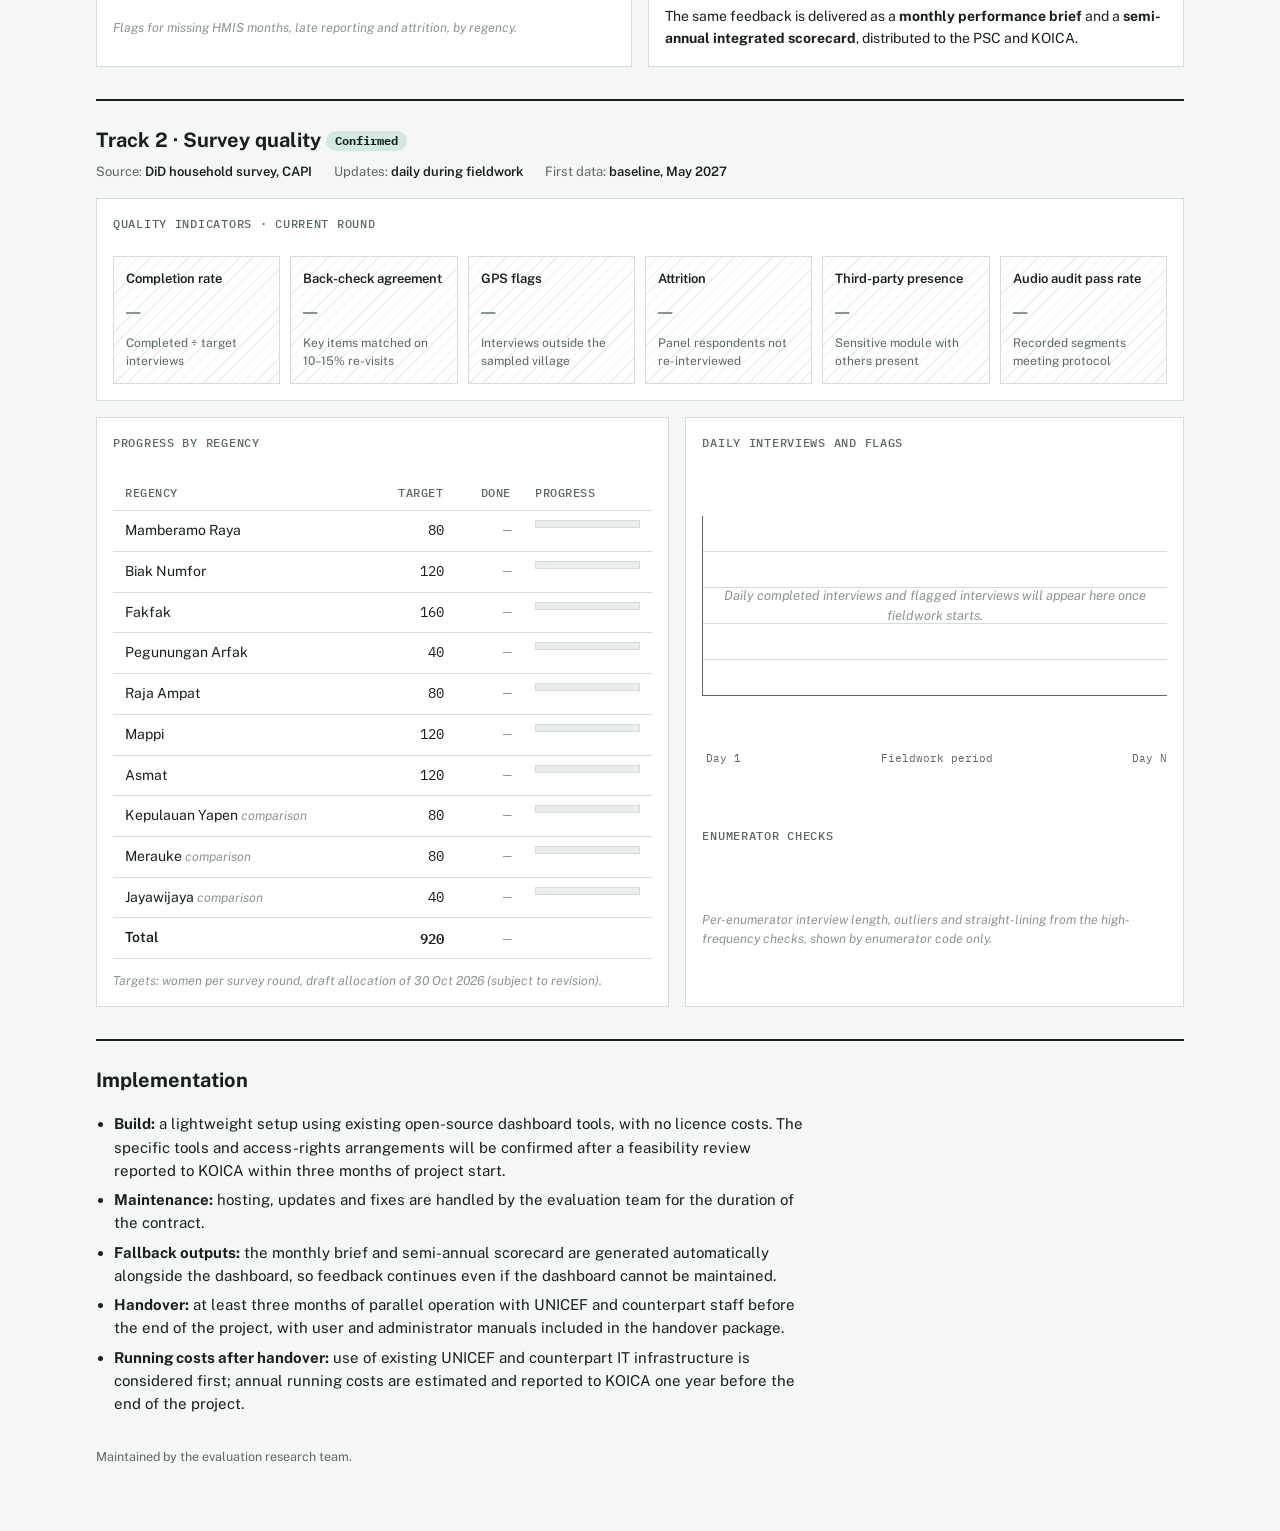
==== commit 8a722f19: "Add PDM page and Korean version of the site - pdm/: Project Design Matrix from the PD logframe (Appe" ====
--- a/dashboard/index.html
+++ b/dashboard/index.html
@@ -1,5 +1,5 @@
 <!doctype html>
-<html lang="en">
+<html lang="en" data-title-en="Papua MNCH Performance Dashboard" data-title-ko="파푸아 MNCH 성과관리 대시보드">
 <head>
 <meta charset="utf-8">
 <meta name="viewport" content="width=device-width, initial-scale=1, viewport-fit=cover">
@@ -7,7 +7,9 @@
 <title>Papua MNCH Performance Dashboard</title>
 <link rel="preconnect" href="https://fonts.googleapis.com">
 <link rel="preconnect" href="https://fonts.gstatic.com" crossorigin>
-<link rel="stylesheet" href="https://fonts.googleapis.com/css2?family=Public+Sans:wght@400;500;600;700&family=IBM+Plex+Mono:wght@400;500&display=swap">
+<link rel="stylesheet" href="https://fonts.googleapis.com/css2?family=Public+Sans:wght@400;500;600;700&family=IBM+Plex+Mono:wght@400;500&family=Noto+Sans+KR:wght@400;500;700&display=swap">
+<script src="../assets/lang.js"></script>
+<link rel="stylesheet" href="../assets/lang.css">
 <style>
 /* Placeholder dashboard: two track bands (programme performance / survey quality), each with
    the planned panels drawn as empty frames. Same palette as the site; traffic-light hues are semantic only. */
@@ -15,7 +17,7 @@
   --bg:#f5f7f6; --paper:#ffffff; --fg:#17201f; --muted:#5a6866; --faint:#8a9592; --line:#d5dddb;
   --treat:#2a8a80; --treat-soft:#d3e8e3; --hatch:#e9eeec;
   --ok:#3c8d5a; --warn:#c99a2e; --bad:#b23a48; --na:#c3cbc8;
-  --f-body:"Public Sans", "Helvetica Neue", Arial, sans-serif;
+  --f-body:"Public Sans","Noto Sans KR","Helvetica Neue",Arial,sans-serif;
   --f-mono:"IBM Plex Mono", ui-monospace, Menlo, Consolas, monospace;
   color-scheme:light;
 }
@@ -87,6 +89,9 @@
 .two{display:grid;grid-template-columns:1fr 1fr;gap:16px}
 footer{color:var(--muted);font-size:12.5px;display:grid;gap:4px;max-width:900px}
 .wrap > *,.track > *{min-width:0}
+html.ko .eyebrow,html.ko h3,html.ko th,html.ko .pill{font-family:var(--f-body);letter-spacing:0;text-transform:none}
+html.ko h3,html.ko thead th{font-weight:600}
+a.ph{text-decoration:none}a.ph:hover{text-decoration:underline}
 :focus-visible{outline:2px solid var(--treat);outline-offset:2px}
 @media (max-width:820px){.cols,.two{grid-template-columns:1fr}}
 </style>
@@ -94,26 +99,29 @@
 <body>
 <div class="wrap">
   <header>
-    <a class="back" href="../">← Papua MNCH evaluation site</a>
-    <div class="eyebrow" style="margin-top:14px">성과관리 대시보드 · Real-time feedback system</div>
-    <h1>Performance dashboard</h1>
-    <p class="lede">A two-track dashboard for the KOICA–UNICEF Papua MNCH programme. Track 1 shows programme progress against PDM targets by regency, for the Project Steering Committee and KOICA. Track 2 tracks the quality of the evaluation survey as fieldwork happens.</p>
+    <div class="topbar">
+      <a class="back" href="../"><span class="l-en">← Papua MNCH evaluation site</span><span class="l-ko">← 파푸아 MNCH 평가 사이트</span></a>
+      <div class="lang-switch" role="group" aria-label="Language / 언어"><button type="button" data-set="en" aria-pressed="true">EN</button><button type="button" data-set="ko" aria-pressed="false">한국어</button></div>
+    </div>
+    <div class="eyebrow" style="margin-top:14px"><span class="l-en">Performance management · Real-time feedback system</span><span class="l-ko">성과관리 대시보드 · 실시간 환류체계</span></div>
+    <h1><span class="l-en">Performance dashboard</span><span class="l-ko">성과관리 대시보드</span></h1>
+    <p class="lede"><span class="l-en">A two-track dashboard for the KOICA–UNICEF Papua MNCH programme. Track 1 shows programme progress against PDM targets by regency, for the Project Steering Committee and KOICA. Track 2 tracks the quality of the evaluation survey as fieldwork happens.</span><span class="l-ko">KOICA–UNICEF 파푸아 MNCH 사업의 2개 트랙 대시보드. 트랙 1은 사업운영위원회(PSC)와 KOICA를 위해 군별 PDM 목표 대비 사업 성과를 보여주고, 트랙 2는 현장조사 기간 중 평가 조사의 품질을 실시간으로 점검함.</span></p>
   </header>
 
-  <div class="banner"><span class="dot" aria-hidden="true"></span><div><b>Placeholder.</b> No data is shown yet. The panels below show the planned layout and indicators. Track 1 depends on the review of UNICEF data-sharing arrangements described below. Track 2 goes live with the baseline survey (fieldwork May–July 2027).</div></div>
+  <div class="banner"><span class="dot" aria-hidden="true"></span><div><span class="l-en"><b>Placeholder.</b> No data is shown yet. The panels below show the planned layout and indicators. Track 1 depends on the review of UNICEF data-sharing arrangements described below. Track 2 goes live with the baseline survey (fieldwork May–July 2027).</span><span class="l-ko"><b>준비 중.</b> 아직 표시되는 자료는 없음. 아래 패널은 계획된 화면 구성과 지표를 보여줌. 트랙 1은 아래에 설명한 UNICEF 자료 공유 검토 결과에 따라 도입하며, 트랙 2는 기초선 조사(2027년 5~7월 현장조사)와 함께 가동함.</span></div></div>
 
   <section aria-labelledby="h-cmp">
-    <h3 id="h-cmp">The two tracks</h3>
+    <h3 id="h-cmp"><span class="l-en">The two tracks</span><span class="l-ko">트랙별 운영 설계</span></h3>
     <div class="tbl">
       <table class="cmp">
-        <thead><tr><th></th><th>Track 1 · Programme performance <span class="pill cond">Conditional</span></th><th>Track 2 · Survey quality <span class="pill conf">Confirmed</span></th></tr></thead>
+        <thead><tr><th></th><th><span class="l-en">Track 1 · Programme performance</span><span class="l-ko">트랙 1 · 사업 성과 대시보드</span> <span class="pill cond"><span class="l-en">Conditional</span><span class="l-ko">조건부</span></span></th><th><span class="l-en">Track 2 · Survey quality</span><span class="l-ko">트랙 2 · 조사 품질 대시보드</span> <span class="pill conf"><span class="l-en">Confirmed</span><span class="l-ko">확정</span></span></th></tr></thead>
         <tbody>
-          <tr><th>Data source</th><td>HMIS and UNICEF programme data, under a data-sharing protocol</td><td>Evaluation survey data collected by the research team (CAPI)</td></tr>
-          <tr><th>Contents</th><td>Achievement against target by regency and indicator (traffic-light), date of latest data, alerts for missing data and attrition</td><td>Fieldwork progress and completion rate, back-check agreement, GPS flags, attrition and other quality indicators</td></tr>
-          <tr><th>Update frequency</th><td>Monthly for HMIS-linked indicators; each survey round for field-check and survey indicators</td><td>Daily during fieldwork, linked to next-day high-frequency checks</td></tr>
-          <tr><th>Users</th><td>Circulated before PSC meetings; open to KOICA headquarters and the Indonesia office for decision-making</td><td>Research team, field team (OHCC) and KOICA, for survey quality control</td></tr>
-          <tr><th>Start</th><td>Built within the agreed scope after a review of UNICEF data policy and system compatibility within three months of project start; if not agreed, replaced by a monthly performance brief and a semi-annual integrated scorecard</td><td>Runs from the baseline survey</td></tr>
-          <tr><th>Privacy and security</th><td>Aggregate level only; access rights set by user group; hosting and data retention location agreed in advance</td><td>No respondent identifiers; aggregate quality indicators only</td></tr>
+          <tr><th><span class="l-en">Data source</span><span class="l-ko">자료원</span></th><td><span class="l-en">HMIS and UNICEF programme data, under a data-sharing protocol</span><span class="l-ko">HMIS·UNICEF 제공 자료(자료 공유 프로토콜 기반)</span></td><td><span class="l-en">Evaluation survey data collected by the research team (CAPI)</span><span class="l-ko">연구진 자체 수집 심층조사(CAPI) 자료</span></td></tr>
+          <tr><th><span class="l-en">Contents</span><span class="l-ko">주요 구성</span></th><td><span class="l-en">Achievement against target by regency and indicator (traffic-light), date of latest data, alerts for missing data and attrition</span><span class="l-ko">군별·지표별 목표 대비 달성도(traffic-light 방식), 자료 최신 반영일, 위험요인(결측·이탈률) 경보</span></td><td><span class="l-en">Fieldwork progress and completion rate, back-check agreement, GPS flags, attrition and other quality indicators</span><span class="l-ko">조사 진척·완료율, 백체크 일치율, GPS 이상, 이탈률 등 품질지표</span></td></tr>
+          <tr><th><span class="l-en">Update frequency</span><span class="l-ko">갱신 주기</span></th><td><span class="l-en">Monthly for HMIS-linked indicators; each survey round for field-check and survey indicators</span><span class="l-ko">HMIS 연계 지표 월 단위, 현장점검·설문 기반 지표는 조사 시점마다</span></td><td><span class="l-en">Daily during fieldwork, linked to next-day high-frequency checks</span><span class="l-ko">조사 기간 중 일 단위(익일 HFC 연동)</span></td></tr>
+          <tr><th><span class="l-en">Users</span><span class="l-ko">이용·활용</span></th><td><span class="l-en">Circulated before PSC meetings; open to KOICA headquarters and the Indonesia office for decision-making</span><span class="l-ko">PSC 사전 배포, KOICA 본부·현지사무소 상시 열람, 의사결정 환류</span></td><td><span class="l-en">Research team, field team (OHCC) and KOICA, for survey quality control</span><span class="l-ko">연구진·현지팀(OHCC)·KOICA 실시간 열람, 조사 품질관리</span></td></tr>
+          <tr><th><span class="l-en">Start</span><span class="l-ko">도입 조건</span></th><td><span class="l-en">Built within the agreed scope after a review of UNICEF data policy and system compatibility within three months of project start; if not agreed, replaced by a monthly performance brief and a semi-annual integrated scorecard</span><span class="l-ko">착수 후 3개월 내 UNICEF 정책·호환성 검토 후 합의 범위 내 구축. 미합의 시 월간 성과 브리프·반기 통합 성과표로 대체</span></td><td><span class="l-en">Runs from the baseline survey</span><span class="l-ko">확정 운영(기초선 조사부터)</span></td></tr>
+          <tr><th><span class="l-en">Privacy and security</span><span class="l-ko">개인정보·보안</span></th><td><span class="l-en">Aggregate level only; access rights set by user group; hosting and data retention location agreed in advance</span><span class="l-ko">집계 수준 표시, 이용 주체별 접근권한 구분, 호스팅·보존 위치 사전 협의</span></td><td><span class="l-en">No respondent identifiers; aggregate quality indicators only</span><span class="l-ko">응답자 식별정보 미표시(집계 품질지표만 표시)</span></td></tr>
         </tbody>
       </table>
     </div>
@@ -122,32 +130,32 @@
   <!-- TRACK 1 -->
   <section class="track" aria-labelledby="h-t1">
     <div class="track-head">
-      <h2 id="h-t1">Track 1 · Programme performance <span class="pill cond">Conditional</span></h2>
-      <div class="meta"><span>Source: <b>HMIS and UNICEF programme data</b></span><span>Updates: <b>monthly (HMIS) · per survey round</b></span><span>Status: <b>pending UNICEF data-policy review</b></span></div>
+      <h2 id="h-t1"><span class="l-en">Track 1 · Programme performance</span><span class="l-ko">트랙 1 · 사업 성과 대시보드</span> <span class="pill cond"><span class="l-en">Conditional</span><span class="l-ko">조건부</span></span></h2>
+      <div class="meta"><span><span class="l-en">Source:</span><span class="l-ko">자료원:</span> <b><span class="l-en">HMIS and UNICEF programme data</span><span class="l-ko">HMIS·UNICEF 사업 자료</span></b></span><span><span class="l-en">Updates:</span><span class="l-ko">갱신:</span> <b><span class="l-en">monthly (HMIS) · per survey round</span><span class="l-ko">월 단위(HMIS) · 조사 시점마다</span></b></span><span><span class="l-en">Status:</span><span class="l-ko">상태:</span> <b><span class="l-en">pending UNICEF data-policy review</span><span class="l-ko">UNICEF 자료정책 검토 대기</span></b></span></div>
     </div>
 
     <div class="panel">
-      <h3>Achievement against target · by regency</h3>
+      <h3><span class="l-en">Achievement against target · by regency</span><span class="l-ko">군별 목표 대비 달성도</span></h3>
       <div class="legend">
-        <span><i class="sw ok"></i>On track</span><span><i class="sw warn"></i>Behind target</span><span><i class="sw bad"></i>Off track</span><span><i class="sw"></i>No data yet</span>
+        <span><i class="sw ok"></i><span class="l-en">On track</span><span class="l-ko">정상</span></span><span><i class="sw warn"></i><span class="l-en">Behind target</span><span class="l-ko">미흡</span></span><span><i class="sw bad"></i><span class="l-en">Off track</span><span class="l-ko">위험</span></span><span><i class="sw"></i><span class="l-en">No data yet</span><span class="l-ko">자료 없음</span></span>
       </div>
       <div class="tbl" style="border:none">
         <table class="matrix">
-          <thead><tr><th>PDM indicator</th><th class="n">Mamberamo Raya</th><th class="n">Biak Numfor</th><th class="n">Fakfak</th><th class="n">Peg. Arfak</th><th class="n">Raja Ampat</th><th class="n">Mappi</th><th class="n">Asmat</th></tr></thead>
+          <thead><tr><th><span class="l-en">PDM indicator</span><span class="l-ko">PDM 지표</span></th><th class="n">Mamberamo Raya</th><th class="n">Biak Numfor</th><th class="n">Fakfak</th><th class="n">Peg. Arfak</th><th class="n">Raja Ampat</th><th class="n">Mappi</th><th class="n">Asmat</th></tr></thead>
           <tbody id="matrix"></tbody>
         </table>
       </div>
-      <p class="ph">Indicator list follows the programme PDM and will be confirmed with UNICEF. Each cell will also show the date of the latest data.</p>
+      <p class="ph"><span class="l-en">Indicator list follows the programme <a href="../pdm/">PDM</a> and will be confirmed with UNICEF. Each cell will also show the date of the latest data.</span><span class="l-ko">지표 목록은 사업 <a href="../pdm/">PDM</a>을 따르며 UNICEF와 협의하여 확정함. 각 칸에는 자료 최신 반영일도 함께 표시함.</span></p>
     </div>
 
     <div class="two">
       <div class="panel">
-        <h3>Data alerts</h3>
-        <p class="ph">Flags for missing HMIS months, late reporting and attrition, by regency.</p>
-      </div>
-      <div class="panel">
-        <h3>If Track 1 is not agreed</h3>
-        <p style="font-size:14px">The same feedback is delivered as a <b>monthly performance brief</b> and a <b>semi-annual integrated scorecard</b>, distributed to the PSC and KOICA.</p>
+        <h3><span class="l-en">Data alerts</span><span class="l-ko">자료 경보</span></h3>
+        <p class="ph"><span class="l-en">Flags for missing HMIS months, late reporting and attrition, by regency.</span><span class="l-ko">군별 HMIS 결측월, 보고 지연, 이탈률 경보.</span></p>
+      </div>
+      <div class="panel">
+        <h3><span class="l-en">If Track 1 is not agreed</span><span class="l-ko">트랙 1 미합의 시</span></h3>
+        <p style="font-size:14px"><span class="l-en">The same feedback is delivered as a <b>monthly performance brief</b> and a <b>semi-annual integrated scorecard</b>, distributed to the PSC and KOICA.</span><span class="l-ko">같은 환류 기능을 <b>월간 성과 브리프</b>와 <b>반기 통합 성과표</b>로 대신하여 PSC와 KOICA에 배포함.</span></p>
       </div>
     </div>
   </section>
@@ -155,28 +163,28 @@
   <!-- TRACK 2 -->
   <section class="track" aria-labelledby="h-t2">
     <div class="track-head">
-      <h2 id="h-t2">Track 2 · Survey quality <span class="pill conf">Confirmed</span></h2>
-      <div class="meta"><span>Source: <b>DiD household survey, CAPI</b></span><span>Updates: <b>daily during fieldwork</b></span><span>First data: <b>baseline, May 2027</b></span></div>
+      <h2 id="h-t2"><span class="l-en">Track 2 · Survey quality</span><span class="l-ko">트랙 2 · 조사 품질 대시보드</span> <span class="pill conf"><span class="l-en">Confirmed</span><span class="l-ko">확정</span></span></h2>
+      <div class="meta"><span><span class="l-en">Source:</span><span class="l-ko">자료원:</span> <b><span class="l-en">DiD household survey, CAPI</span><span class="l-ko">DiD 가구조사(CAPI)</span></b></span><span><span class="l-en">Updates:</span><span class="l-ko">갱신:</span> <b><span class="l-en">daily during fieldwork</span><span class="l-ko">조사 기간 중 매일</span></b></span><span><span class="l-en">First data:</span><span class="l-ko">최초 자료:</span> <b><span class="l-en">baseline, May 2027</span><span class="l-ko">기초선, 2027년 5월</span></b></span></div>
     </div>
 
     <div class="panel">
-      <h3>Quality indicators · current round</h3>
+      <h3><span class="l-en">Quality indicators · current round</span><span class="l-ko">품질지표 · 현재 회차</span></h3>
       <div class="tiles">
-        <div class="tile"><span class="l">Completion rate</span><span class="v">—</span><span class="s">Completed ÷ target interviews</span></div>
-        <div class="tile"><span class="l">Back-check agreement</span><span class="v">—</span><span class="s">Key items matched on 10–15% re-visits</span></div>
-        <div class="tile"><span class="l">GPS flags</span><span class="v">—</span><span class="s">Interviews outside the sampled village</span></div>
-        <div class="tile"><span class="l">Attrition</span><span class="v">—</span><span class="s">Panel respondents not re-interviewed</span></div>
-        <div class="tile"><span class="l">Third-party presence</span><span class="v">—</span><span class="s">Sensitive module with others present</span></div>
-        <div class="tile"><span class="l">Audio audit pass rate</span><span class="v">—</span><span class="s">Recorded segments meeting protocol</span></div>
+        <div class="tile"><span class="l"><span class="l-en">Completion rate</span><span class="l-ko">완료율</span></span><span class="v">—</span><span class="s"><span class="l-en">Completed ÷ target interviews</span><span class="l-ko">완료 ÷ 목표 면접 수</span></span></div>
+        <div class="tile"><span class="l"><span class="l-en">Back-check agreement</span><span class="l-ko">백체크 일치율</span></span><span class="v">—</span><span class="s"><span class="l-en">Key items matched on 10–15% re-visits</span><span class="l-ko">10~15% 재방문 시 핵심문항 일치</span></span></div>
+        <div class="tile"><span class="l"><span class="l-en">GPS flags</span><span class="l-ko">GPS 이상</span></span><span class="v">—</span><span class="s"><span class="l-en">Interviews outside the sampled village</span><span class="l-ko">표본 마을 밖에서 실시된 면접</span></span></div>
+        <div class="tile"><span class="l"><span class="l-en">Attrition</span><span class="l-ko">이탈률</span></span><span class="v">—</span><span class="s"><span class="l-en">Panel respondents not re-interviewed</span><span class="l-ko">재면접하지 못한 패널 응답자</span></span></div>
+        <div class="tile"><span class="l"><span class="l-en">Third-party presence</span><span class="l-ko">제3자 동석률</span></span><span class="v">—</span><span class="s"><span class="l-en">Sensitive module with others present</span><span class="l-ko">민감모듈 응답 시 타인 동석</span></span></div>
+        <div class="tile"><span class="l"><span class="l-en">Audio audit pass rate</span><span class="l-ko">오디오 오딧 통과율</span></span><span class="v">—</span><span class="s"><span class="l-en">Recorded segments meeting protocol</span><span class="l-ko">녹음 구간의 절차 준수</span></span></div>
       </div>
     </div>
 
     <div class="cols">
       <div class="panel">
-        <h3>Progress by regency</h3>
+        <h3><span class="l-en">Progress by regency</span><span class="l-ko">군별 진척</span></h3>
         <div class="tbl" style="border:none">
           <table class="reg">
-            <thead><tr><th>Regency</th><th class="n">Target</th><th class="n">Done</th><th>Progress</th></tr></thead>
+            <thead><tr><th><span class="l-en">Regency</span><span class="l-ko">군</span></th><th class="n"><span class="l-en">Target</span><span class="l-ko">목표</span></th><th class="n"><span class="l-en">Done</span><span class="l-ko">완료</span></th><th><span class="l-en">Progress</span><span class="l-ko">진척</span></th></tr></thead>
             <tbody>
               <tr><td>Mamberamo Raya</td><td class="n">80</td><td class="n dash">—</td><td><div class="bar"></div></td></tr>
               <tr><td>Biak Numfor</td><td class="n">120</td><td class="n dash">—</td><td><div class="bar"></div></td></tr>
@@ -185,54 +193,62 @@
               <tr><td>Raja Ampat</td><td class="n">80</td><td class="n dash">—</td><td><div class="bar"></div></td></tr>
               <tr><td>Mappi</td><td class="n">120</td><td class="n dash">—</td><td><div class="bar"></div></td></tr>
               <tr><td>Asmat</td><td class="n">120</td><td class="n dash">—</td><td><div class="bar"></div></td></tr>
-              <tr><td>Kepulauan Yapen <span class="ph">comparison</span></td><td class="n">80</td><td class="n dash">—</td><td><div class="bar"></div></td></tr>
-              <tr><td>Merauke <span class="ph">comparison</span></td><td class="n">80</td><td class="n dash">—</td><td><div class="bar"></div></td></tr>
-              <tr><td>Jayawijaya <span class="ph">comparison</span></td><td class="n">40</td><td class="n dash">—</td><td><div class="bar"></div></td></tr>
-              <tr class="sub"><td>Total</td><td class="n">920</td><td class="n dash">—</td><td></td></tr>
+              <tr><td>Kepulauan Yapen <span class="ph"><span class="l-en">comparison</span><span class="l-ko">비교군</span></span></td><td class="n">80</td><td class="n dash">—</td><td><div class="bar"></div></td></tr>
+              <tr><td>Merauke <span class="ph"><span class="l-en">comparison</span><span class="l-ko">비교군</span></span></td><td class="n">80</td><td class="n dash">—</td><td><div class="bar"></div></td></tr>
+              <tr><td>Jayawijaya <span class="ph"><span class="l-en">comparison</span><span class="l-ko">비교군</span></span></td><td class="n">40</td><td class="n dash">—</td><td><div class="bar"></div></td></tr>
+              <tr class="sub"><td><span class="l-en">Total</span><span class="l-ko">합계</span></td><td class="n">920</td><td class="n dash">—</td><td></td></tr>
             </tbody>
           </table>
         </div>
-        <p class="ph">Targets: women per survey round, draft allocation of 30 Oct 2026 (subject to revision).</p>
-      </div>
-      <div class="panel">
-        <h3>Daily interviews and flags</h3>
-        <div class="chart"><span>Daily completed interviews and flagged interviews will appear here once fieldwork starts.</span></div>
-        <div class="axis"><span>Day 1</span><span>Fieldwork period</span><span>Day N</span></div>
-        <h3 style="margin-top:6px">Enumerator checks</h3>
-        <p class="ph">Per-enumerator interview length, outliers and straight-lining from the high-frequency checks, shown by enumerator code only.</p>
+        <p class="ph"><span class="l-en">Targets: women per survey round, draft allocation of 30 Oct 2026 (subject to revision).</span><span class="l-ko">목표: 조사 회차당 여성 응답자 수, 2026.10.30 표본 배분안 기준(변경 가능).</span></p>
+      </div>
+      <div class="panel">
+        <h3><span class="l-en">Daily interviews and flags</span><span class="l-ko">일별 면접 및 이상 건수</span></h3>
+        <div class="chart"><span><span class="l-en">Daily completed interviews and flagged interviews will appear here once fieldwork starts.</span><span class="l-ko">현장조사가 시작되면 일별 완료 면접과 이상 면접 건수가 표시됨.</span></span></div>
+        <div class="axis"><span><span class="l-en">Day 1</span><span class="l-ko">1일차</span></span><span><span class="l-en">Fieldwork period</span><span class="l-ko">조사 기간</span></span><span><span class="l-en">Day N</span><span class="l-ko">N일차</span></span></div>
+        <h3 style="margin-top:6px"><span class="l-en">Enumerator checks</span><span class="l-ko">조사원별 점검</span></h3>
+        <p class="ph"><span class="l-en">Per-enumerator interview length, outliers and straight-lining from the high-frequency checks, shown by enumerator code only.</span><span class="l-ko">HFC 결과에 따른 조사원별 면접 소요시간, 이상치, 일자형 응답(straight-lining). 조사원 코드로만 표시함.</span></p>
       </div>
     </div>
   </section>
 
   <section class="track" aria-labelledby="h-impl">
-    <h2 id="h-impl">Implementation</h2>
-    <ul class="plain">
+    <h2 id="h-impl"><span class="l-en">Implementation</span><span class="l-ko">구현 및 운영</span></h2>
+    <ul class="plain l-en">
       <li><b>Build:</b> a lightweight setup using existing open-source dashboard tools, with no licence costs. The specific tools and access-rights arrangements will be confirmed after a feasibility review reported to KOICA within three months of project start.</li>
       <li><b>Maintenance:</b> hosting, updates and fixes are handled by the evaluation team for the duration of the contract.</li>
       <li><b>Fallback outputs:</b> the monthly brief and semi-annual scorecard are generated automatically alongside the dashboard, so feedback continues even if the dashboard cannot be maintained.</li>
       <li><b>Handover:</b> at least three months of parallel operation with UNICEF and counterpart staff before the end of the project, with user and administrator manuals included in the handover package.</li>
       <li><b>Running costs after handover:</b> use of existing UNICEF and counterpart IT infrastructure is considered first; annual running costs are estimated and reported to KOICA one year before the end of the project.</li>
     </ul>
+    <ul class="plain l-ko">
+      <li><b>구현 방식:</b> 별도의 고비용 시스템 대신 기존 오픈소스 대시보드 도구를 활용한 경량형으로 구축하며 라이선스 비용은 발생하지 않음. 세부 도구와 접근권한 체계는 착수 후 3개월 이내 도입 타당성 검토 결과를 KOICA에 보고한 후 확정함.</li>
+      <li><b>유지보수:</b> 용역기간 중 호스팅·업데이트·오류 대응은 수행팀이 전담함.</li>
+      <li><b>대체 산출물:</b> 월간 성과 브리프·반기 통합 성과표 자동 생성 경로를 병행 설계하여, 대시보드 운영이 어려워도 환류 기능이 유지되도록 함.</li>
+      <li><b>이양:</b> 종료 전 최소 3개월간 UNICEF·수원기관 담당자와 병행 운영(shadowing)하고, 운영·관리자 매뉴얼을 성과관리 이관 패키지에 포함함.</li>
+      <li><b>이양 후 운영 예산:</b> UNICEF·수원기관의 기존 IT 인프라·인력 활용을 우선 검토하고, 종료 1년 전 연간 운영 소요(비용·인력)를 산정하여 KOICA에 보고함.</li>
+    </ul>
   </section>
 
   <footer>
-    <div>Maintained by the evaluation research team.</div>
+    <div><span class="l-en">Maintained by the evaluation research team.</span><span class="l-ko">평가 연구팀 관리.</span></div>
   </footer>
 </div>
 <script>
-// Track 1 matrix: planned indicators, no data yet
+// Track 1 matrix: planned indicators, no data yet; links point to the PDM page
 const IND = [
-  ["Facility-based deliveries", "PDM outcome 2"],
-  ["ANC (6 contacts)", "PDM output 2.3"],
-  ["BEmONC readiness in project Puskesmas", "PDM outcome 1"],
-  ["Obstetric and neonatal referrals", "PDM outcome 2"],
-  ["Communities with improved MNCH knowledge and practice", "PDM outcome 3"],
-  ["Villages running birth preparedness (BPCR)", "PDM output 3.2"],
+  ["Facility-based deliveries", "의료시설 분만", "Outcome 2", "성과 2", "outcome-2"],
+  ["ANC (6 contacts)", "산전관리(ANC) 6회", "Output 2.3", "산출물 2.3", "output-2-3"],
+  ["BEmONC readiness in project Puskesmas", "사업 보건소 BEmONC 수행능력", "Outcome 1", "성과 1", "outcome-1"],
+  ["Obstetric and neonatal referrals", "모성·신생아 합병증 전원", "Outcome 2", "성과 2", "outcome-2"],
+  ["Communities with improved MNCH knowledge and practice", "MNCH 관련 KAP가 향상된 지역사회", "Outcome 3", "성과 3", "outcome-3"],
+  ["Villages running birth preparedness (BPCR)", "BPCR 운영 마을", "Output 3.2", "산출물 3.2", "output-3-2"],
 ];
 const tb = document.getElementById("matrix");
-IND.forEach(([name, ref]) => {
+IND.forEach(([en, ko, ren, rko, a]) => {
   const tr = document.createElement("tr");
-  tr.innerHTML = `<td>${name}<br><span class="ph">${ref}</span></td>` + Array.from({length:7}, () => `<td class="c"><i class="sw" title="No data yet"></i></td>`).join("");
+  tr.innerHTML = `<td><span class="l-en">${en}</span><span class="l-ko">${ko}</span><br><a class="ph" href="../pdm/#${a}">PDM <span class="l-en">${ren}</span><span class="l-ko">${rko}</span></a></td>` +
+    Array.from({length:7}, () => `<td class="c"><i class="sw"></i></td>`).join("");
   tb.appendChild(tr);
 });
 </script>
--- a/assets/lang.css
+++ b/assets/lang.css
@@ -0,0 +1,9 @@
+/* Language visibility and the EN / 한국어 switch (shared by all pages) */
+html:not(.ko) .l-ko { display: none !important; }
+html.ko .l-en { display: none !important; }
+html.ko body { word-break: keep-all; }
+.topbar { display: flex; justify-content: space-between; align-items: center; gap: 12px; flex-wrap: wrap; }
+.lang-switch { display: inline-flex; border: 1px solid var(--line); background: var(--paper); border-radius: 999px; padding: 2px; }
+.lang-switch button { font: 500 12.5px/1 var(--f-body); color: var(--muted); background: none; border: 0; border-radius: 999px; padding: 6px 12px; cursor: pointer; }
+.lang-switch button[aria-pressed="true"] { background: var(--fg); color: var(--bg); }
+.lang-switch button:focus-visible { outline: 2px solid var(--treat); outline-offset: 2px; }
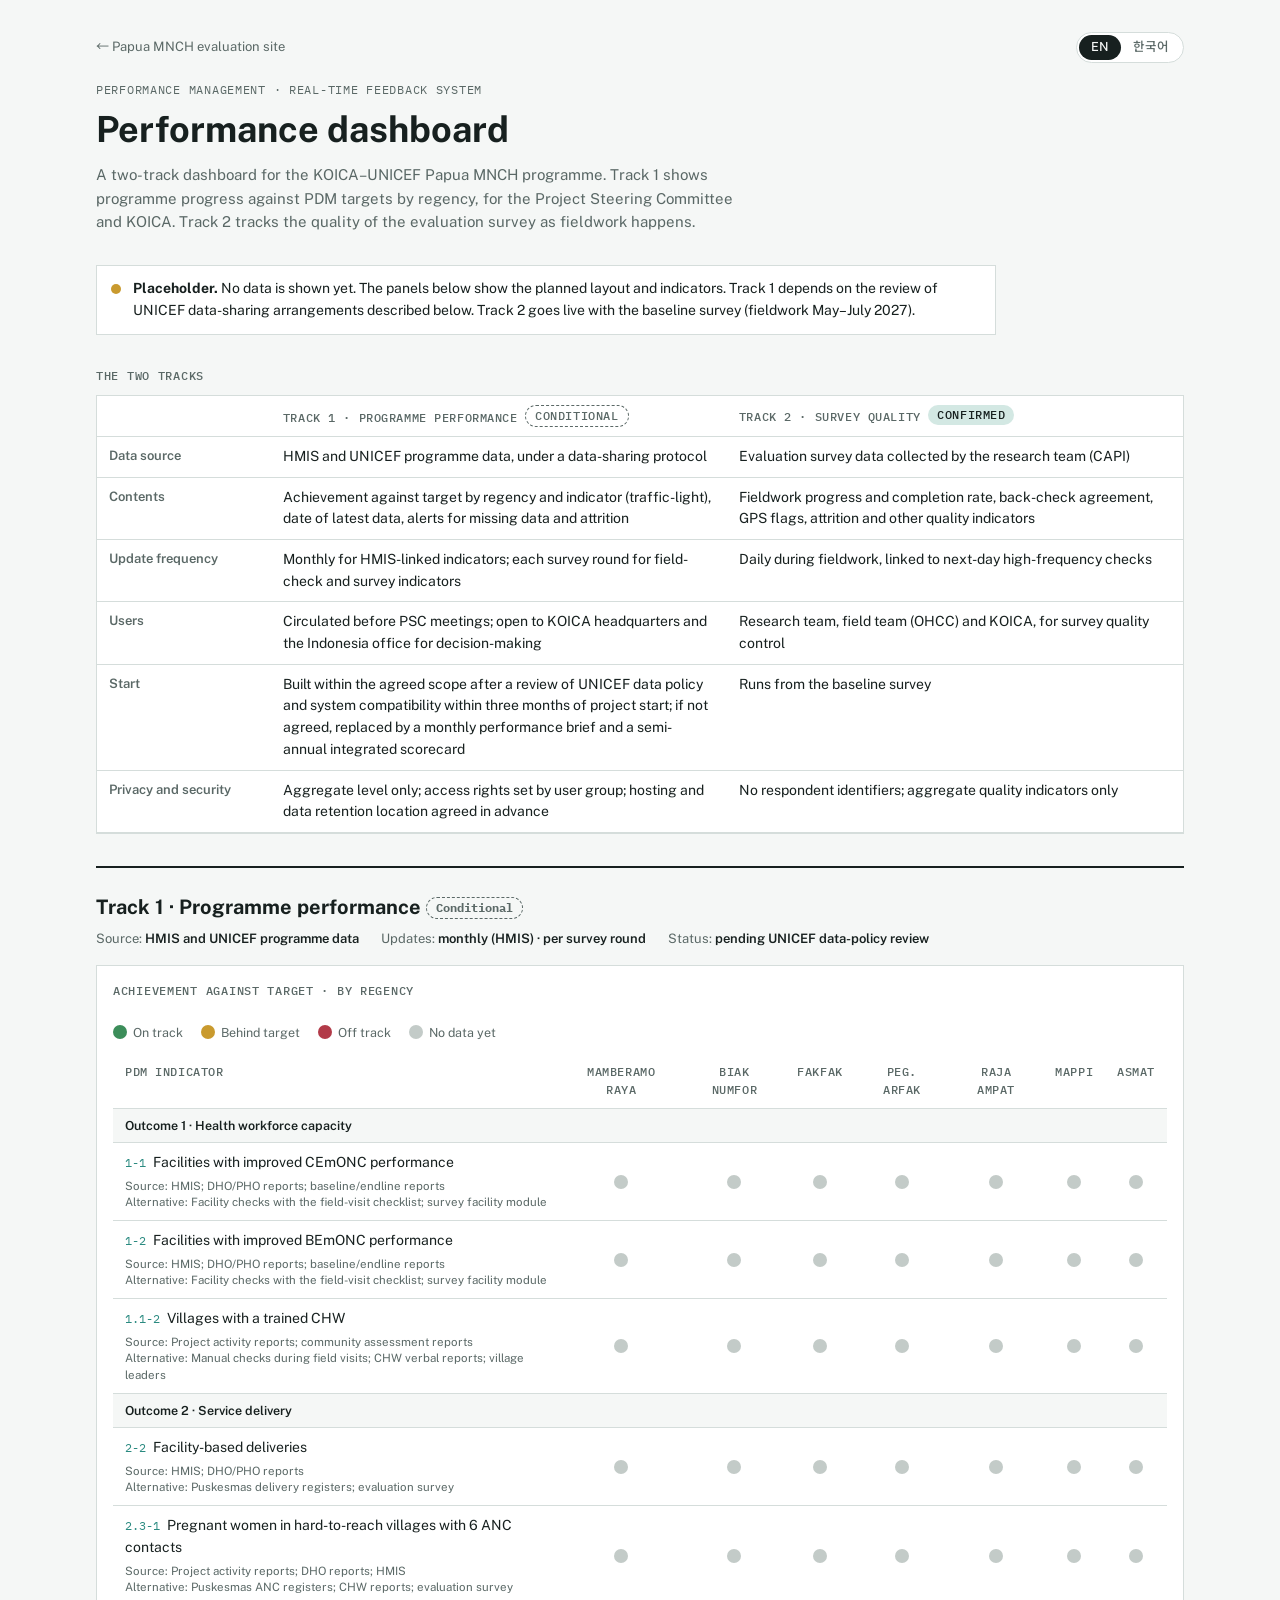
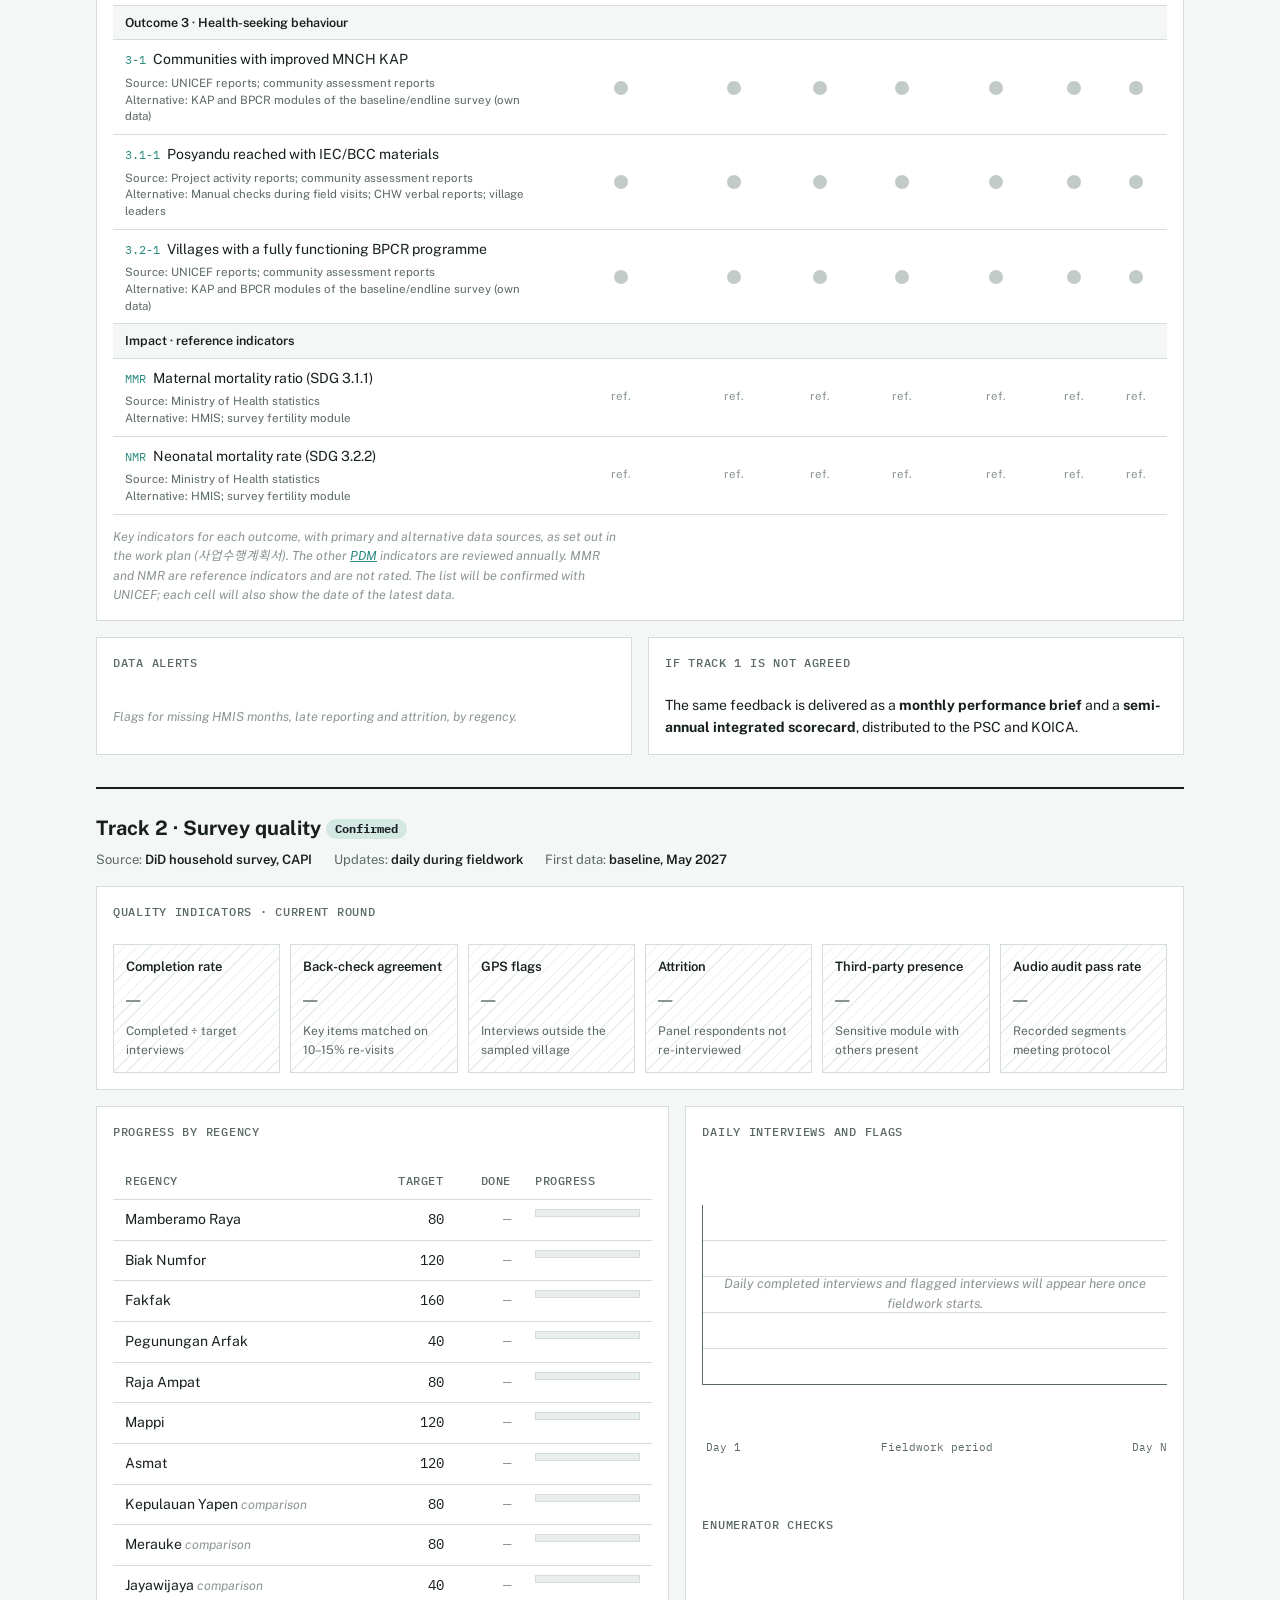
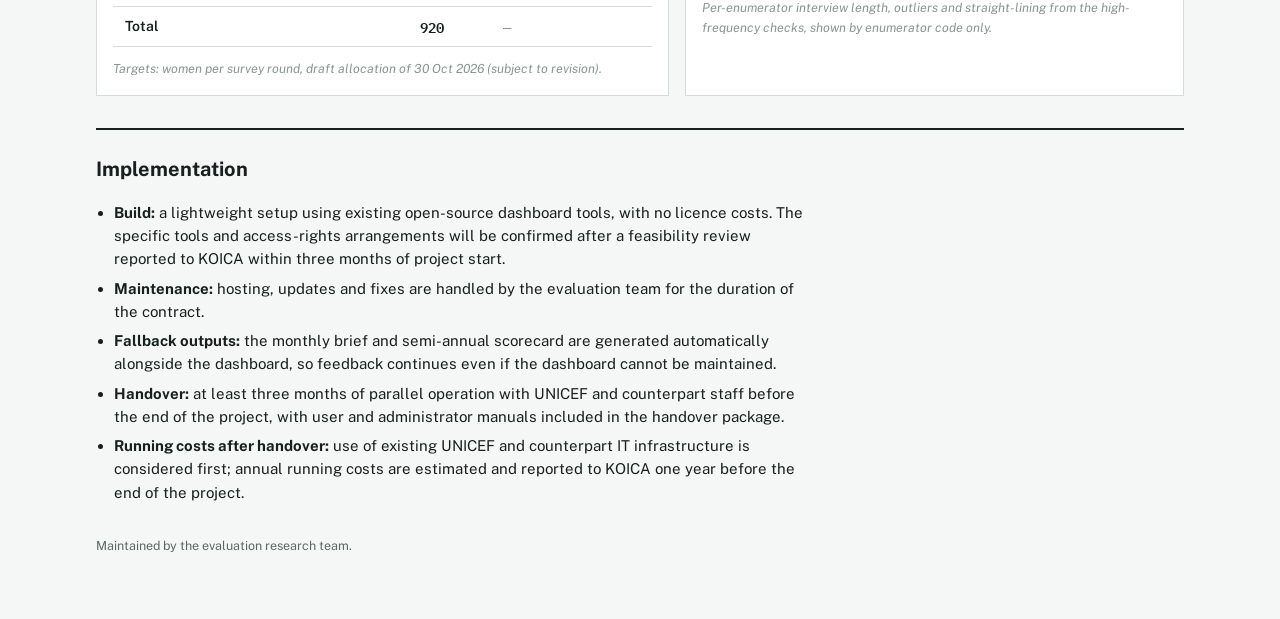
==== commit dce29ca7: "Dashboard: Track 1 indicators from the work plan's key-indicator table Use the key indicators per ou" ====
--- a/dashboard/index.html
+++ b/dashboard/index.html
@@ -77,9 +77,15 @@
 .chart span{position:absolute;inset:0;display:grid;place-items:center;color:var(--faint);font-size:13px;font-style:italic;text-align:center;padding:0 16px}
 .axis{display:flex;justify-content:space-between;font-family:var(--f-mono);font-size:11px;color:var(--muted);padding-left:4px}
 
-.matrix{min-width:760px}
+.matrix{min-width:900px}
 .matrix th.n{text-align:center}
-.matrix td.c{text-align:center}
+.matrix td.c{text-align:center;vertical-align:middle}
+.matrix tr.grp td{background:var(--bg);font-weight:600;font-size:12.5px;padding:7px 12px}
+.matrix td.ref{font-size:11.5px;color:var(--faint)}
+.matrix .srcl{display:block;margin-top:4px;font-size:11.5px;line-height:1.45;color:var(--muted)}
+.matrix a.code{font-family:var(--f-mono);font-size:12px;color:var(--treat);text-decoration:none;margin-right:4px}
+.matrix a.code:hover{text-decoration:underline}
+.matrix td:first-child{min-width:300px}
 .sw{display:inline-block;width:14px;height:14px;border-radius:50%;background:var(--na);vertical-align:middle}
 .sw.ok{background:var(--ok)}.sw.warn{background:var(--warn)}.sw.bad{background:var(--bad)}
 .legend{display:flex;flex-wrap:wrap;gap:6px 18px;font-size:12.5px;color:var(--muted);align-items:center}
@@ -145,7 +151,7 @@
           <tbody id="matrix"></tbody>
         </table>
       </div>
-      <p class="ph"><span class="l-en">Indicator list follows the programme <a href="../pdm/">PDM</a> and will be confirmed with UNICEF. Each cell will also show the date of the latest data.</span><span class="l-ko">지표 목록은 사업 <a href="../pdm/">PDM</a>을 따르며 UNICEF와 협의하여 확정함. 각 칸에는 자료 최신 반영일도 함께 표시함.</span></p>
+      <p class="ph"><span class="l-en">Key indicators for each outcome, with primary and alternative data sources, as set out in the work plan (사업수행계획서). The other <a href="../pdm/">PDM</a> indicators are reviewed annually. MMR and NMR are reference indicators and are not rated. The list will be confirmed with UNICEF; each cell will also show the date of the latest data.</span><span class="l-ko">사업수행계획서에 정한 성과별 핵심지표와 지표별 1차·대체 자료원. 나머지 <a href="../pdm/">PDM</a> 지표는 연차 단위로 점검함. 모성사망률·신생아사망률은 참고 지표로 달성도를 표시하지 않음. 지표 목록은 UNICEF와 협의하여 확정하며, 각 칸에는 자료 최신 반영일도 함께 표시함.</span></p>
     </div>
 
     <div class="two">
@@ -235,21 +241,42 @@
   </footer>
 </div>
 <script>
-// Track 1 matrix: planned indicators, no data yet; links point to the PDM page
-const IND = [
-  ["Facility-based deliveries", "의료시설 분만", "Outcome 2", "성과 2", "outcome-2"],
-  ["ANC (6 contacts)", "산전관리(ANC) 6회", "Output 2.3", "산출물 2.3", "output-2-3"],
-  ["BEmONC readiness in project Puskesmas", "사업 보건소 BEmONC 수행능력", "Outcome 1", "성과 1", "outcome-1"],
-  ["Obstetric and neonatal referrals", "모성·신생아 합병증 전원", "Outcome 2", "성과 2", "outcome-2"],
-  ["Communities with improved MNCH knowledge and practice", "MNCH 관련 KAP가 향상된 지역사회", "Outcome 3", "성과 3", "outcome-3"],
-  ["Villages running birth preparedness (BPCR)", "BPCR 운영 마을", "Output 3.2", "산출물 3.2", "output-3-2"],
+// Track 1 matrix: the key indicators per outcome named in the 사업수행계획서
+// (성과관리틀의 고도화 > 지표별 대체자료 확보 방안), with their primary and alternative data sources.
+const B = (en, ko) => `<span class="l-en">${en}</span><span class="l-ko">${ko}</span>`;
+const SRC = {
+  emonc: [B("HMIS; DHO/PHO reports; baseline/endline reports","지역 HMIS, DHO/PHO 공식보고서, 기초/종료선 보고서"), B("Facility checks with the field-visit checklist; survey facility module","현장점검 체크리스트 기반 시설 직접 점검, 심층조사 시설 모듈")],
+  comm:  [B("Project activity reports; community assessment reports","사업활동 보고서, 지역사회 평가보고서"), B("Manual checks during field visits; CHW verbal reports; village leaders","현장점검 시 수기 확인·CHW 구두보고, 마을 지도자 확인")],
+  deliv: [B("HMIS; DHO/PHO reports","지역 HMIS, DHO/PHO 공식보고서"), B("Puskesmas delivery registers; evaluation survey","Puskesmas 분만대장 초록, 심층조사(기초/중간/종료선)")],
+  anc:   [B("Project activity reports; DHO reports; HMIS","사업활동 보고서, DHO 보고서, 지역 HMIS"), B("Puskesmas ANC registers; CHW reports; evaluation survey","Puskesmas ANC 대장, CHW 보고, 심층조사")],
+  kap:   [B("UNICEF reports; community assessment reports","보고서(UNICEF), 지역사회 평가보고서"), B("KAP and BPCR modules of the baseline/endline survey (own data)","MNCH 기초/종료선 심층조사 KAP·BPCR 모듈(자체 수집)")],
+  mmr:   [B("Ministry of Health statistics","보건부 공식통계"), B("HMIS; survey fertility module","지역 HMIS, 심층조사 출산력")],
+};
+const GROUPS = [
+  { h: B("Outcome 1 · Health workforce capacity","성과 1 · 보건의료인력 역량"), rows: [
+    ["1-1", B("Facilities with improved CEmONC performance","CEmONC 수행능력이 향상된 보건의료시설"), "outcome-1", "emonc"],
+    ["1-2", B("Facilities with improved BEmONC performance","BEmONC 수행능력이 향상된 보건의료시설"), "outcome-1", "emonc"],
+    ["1.1-2", B("Villages with a trained CHW","훈련받은 CHW를 보유한 마을"), "output-1-1", "comm"] ]},
+  { h: B("Outcome 2 · Service delivery","성과 2 · 의료서비스 제공"), rows: [
+    ["2-2", B("Facility-based deliveries","의료시설 분만율"), "outcome-2", "deliv"],
+    ["2.3-1", B("Pregnant women in hard-to-reach villages with 6 ANC contacts","접근 취약 마을 임산부 ANC 6회 수진율"), "output-2-3", "anc"] ]},
+  { h: B("Outcome 3 · Health-seeking behaviour","성과 3 · 지역사회 건강추구행위"), rows: [
+    ["3-1", B("Communities with improved MNCH KAP","MNCH 관련 KAP가 향상된 지역사회"), "outcome-3", "kap"],
+    ["3.1-1", B("Posyandu reached with IEC/BCC materials","IEC/BCC 자료가 제공된 Posyandu"), "output-3-1", "comm"],
+    ["3.2-1", B("Villages with a fully functioning BPCR programme","BPCR 프로그램이 완전히 운영되는 마을"), "output-3-2", "kap"] ]},
+  { h: B("Impact · reference indicators","영향 · 참고 지표"), ref: true, rows: [
+    ["MMR", B("Maternal mortality ratio (SDG 3.1.1)","모성사망률(SDG 3.1.1)"), "impact", "mmr"],
+    ["NMR", B("Neonatal mortality rate (SDG 3.2.2)","신생아사망률(SDG 3.2.2)"), "impact", "mmr"] ]},
 ];
 const tb = document.getElementById("matrix");
-IND.forEach(([en, ko, ren, rko, a]) => {
-  const tr = document.createElement("tr");
-  tr.innerHTML = `<td><span class="l-en">${en}</span><span class="l-ko">${ko}</span><br><a class="ph" href="../pdm/#${a}">PDM <span class="l-en">${ren}</span><span class="l-ko">${rko}</span></a></td>` +
-    Array.from({length:7}, () => `<td class="c"><i class="sw"></i></td>`).join("");
-  tb.appendChild(tr);
+GROUPS.forEach(g => {
+  tb.insertAdjacentHTML("beforeend", `<tr class="grp"><td colspan="8">${g.h}</td></tr>`);
+  g.rows.forEach(([code, name, a, src]) => {
+    const [s1, s2] = SRC[src];
+    const cells = Array.from({length:7}, () => g.ref ? `<td class="c ref">${B("ref.","참고")}</td>` : `<td class="c"><i class="sw"></i></td>`).join("");
+    tb.insertAdjacentHTML("beforeend",
+      `<tr><td><a class="code" href="../pdm/#${a}">${code}</a> ${name}<span class="srcl">${B("Source:","1차 자료원:")} ${s1}<br>${B("Alternative:","대체 자료원:")} ${s2}</span></td>${cells}</tr>`);
+  });
 });
 </script>
 </body>
